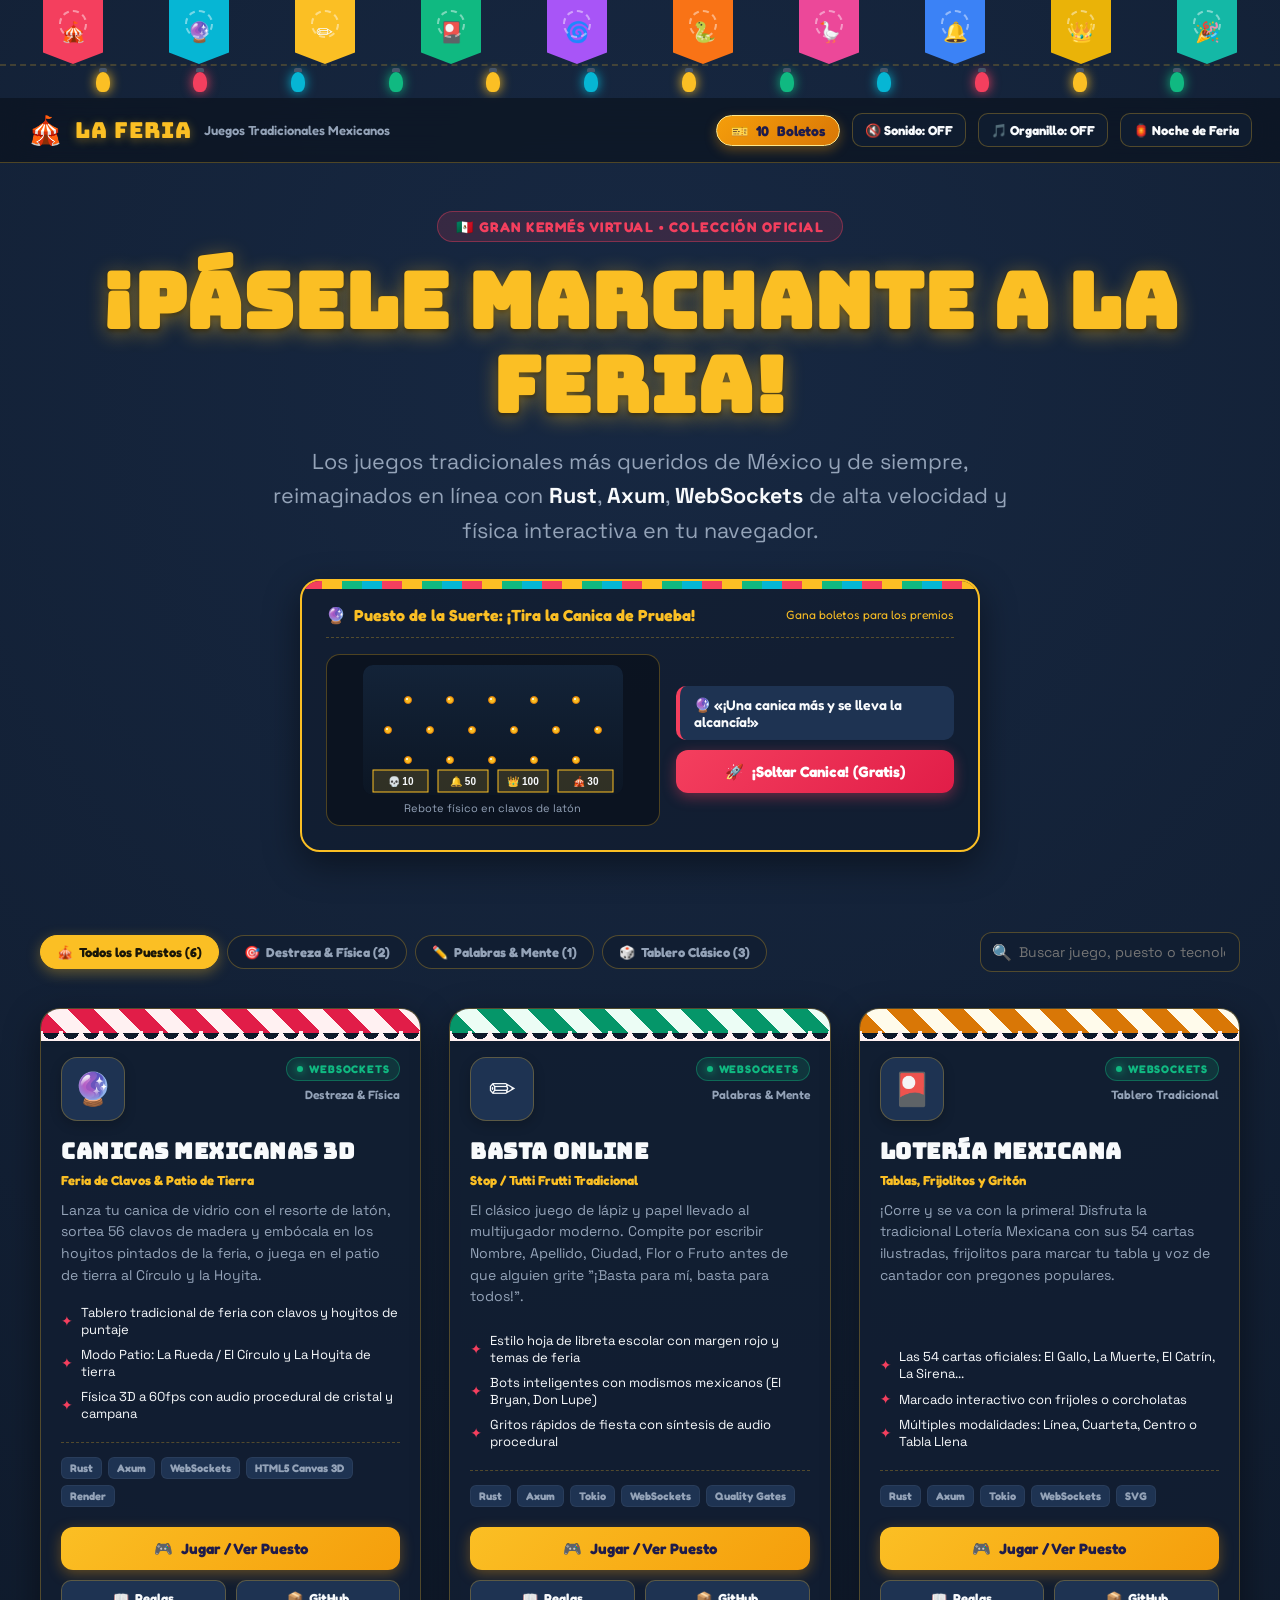
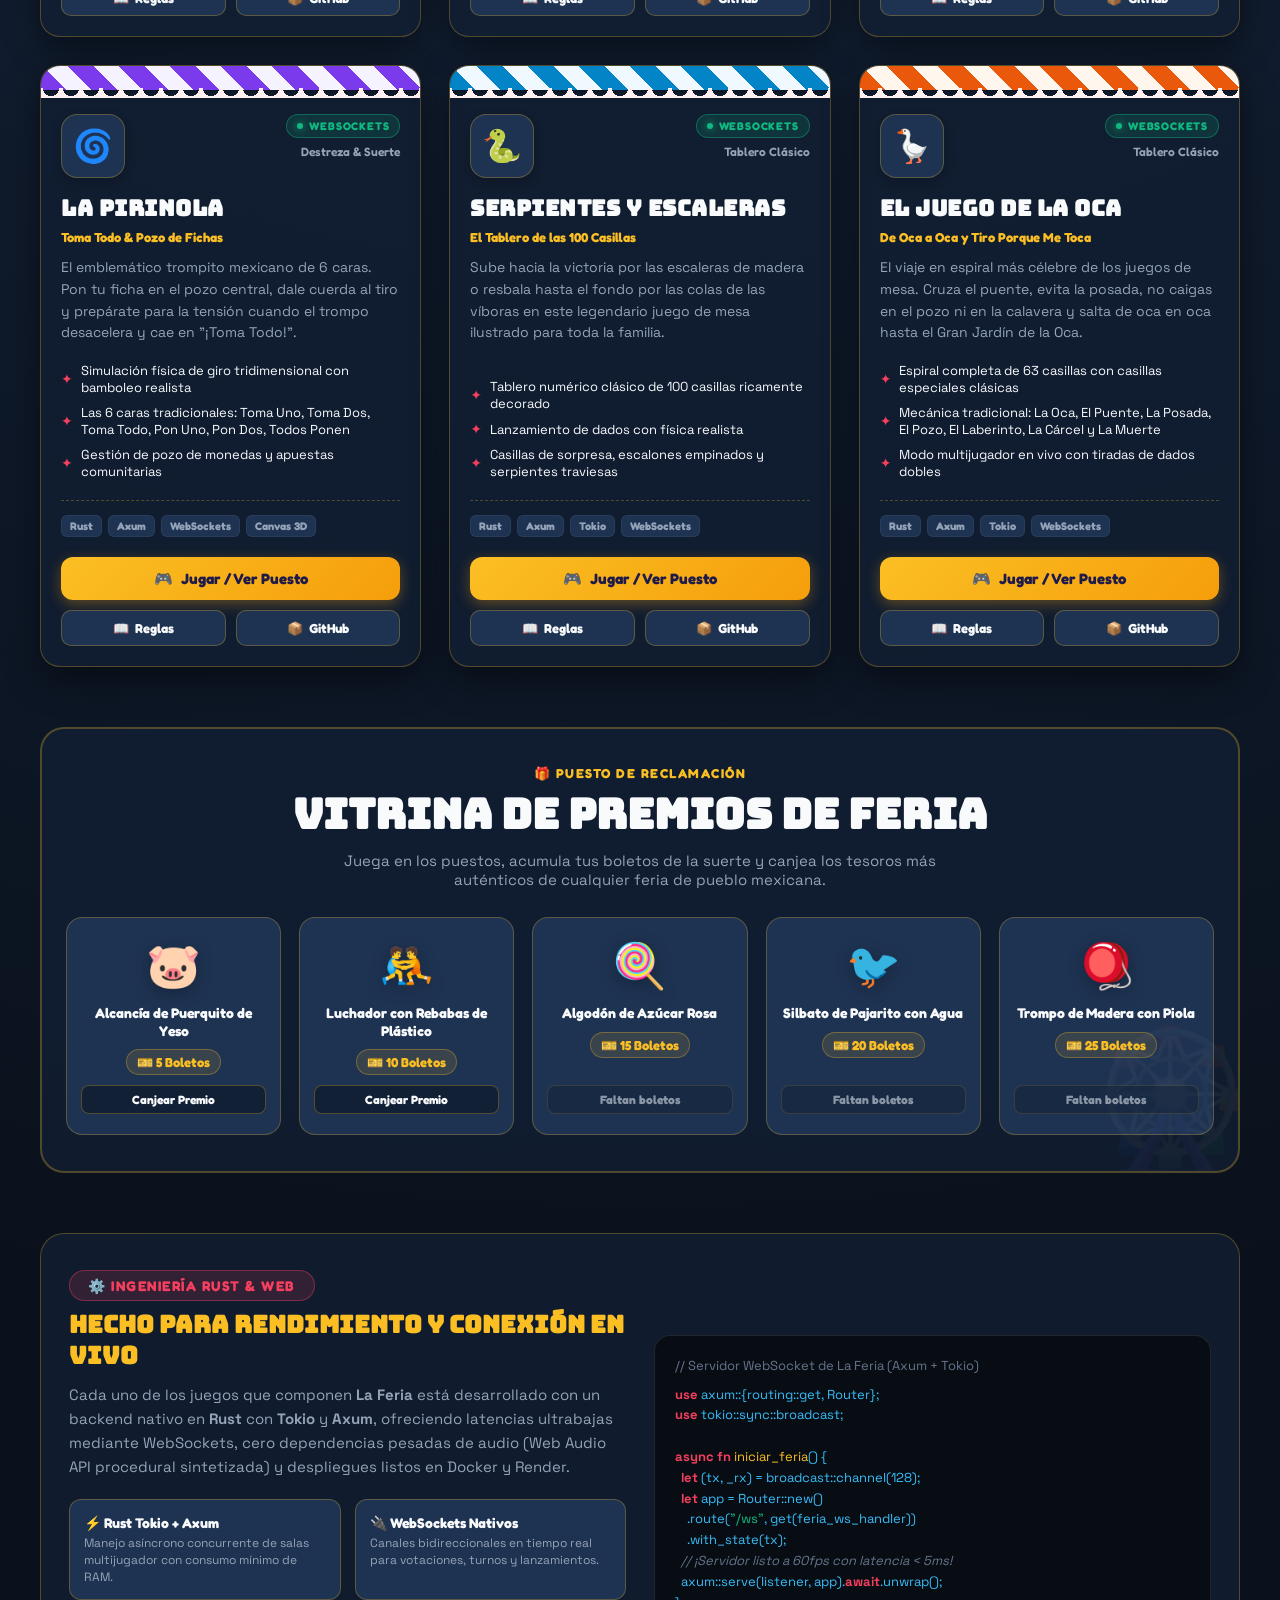
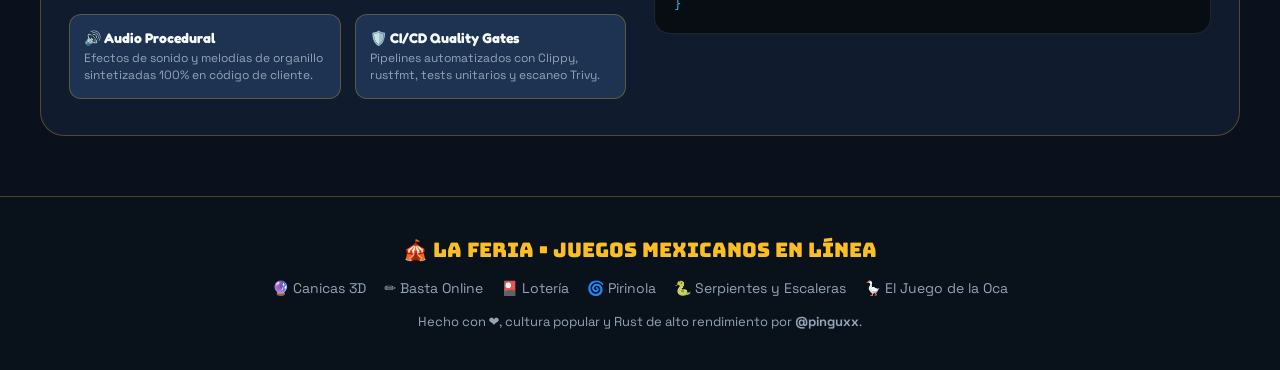
==== index.html @ bf5402b8 "feat: initial commit for La Feria - Juegos Tradicionales Mexicanos Online landing page" ====
<!DOCTYPE html>
<html lang="es" data-theme="noche">
<head>
  <meta charset="UTF-8" />
  <meta name="viewport" content="width=device-width, initial-scale=1.0, maximum-scale=5.0" />
  <meta name="theme-color" content="#0a111c" />
  <meta name="description" content="🎪 La Feria • Colección de juegos tradicionales mexicanos multijugador en línea en Rust y WebSockets: Canicas 3D, Basta Online, Lotería Mexicana, Pirinola, Serpientes y Escaleras y El Juego de la Oca." />
  <title>🎪 La Feria • Juegos Tradicionales Mexicanos Online</title>

  <link rel="preconnect" href="https://fonts.googleapis.com" />
  <link rel="preconnect" href="https://fonts.gstatic.com" crossorigin />
  <link href="https://fonts.googleapis.com/css2?family=Bungee&family=Fredoka:wght@400;500;600;700;800&family=Space+Grotesk:wght@400;500;700&display=swap" rel="stylesheet" />
  <link rel="stylesheet" href="styles.css" />
</head>
<body>

  <!-- Festive Papel Picado Garland -->
  <div class="papel-garland" aria-hidden="true">
    <div class="papel-flag">🎪</div>
    <div class="papel-flag">🔮</div>
    <div class="papel-flag">✏️</div>
    <div class="papel-flag">🎴</div>
    <div class="papel-flag">🌀</div>
    <div class="papel-flag">🐍</div>
    <div class="papel-flag">🪿</div>
    <div class="papel-flag">🔔</div>
    <div class="papel-flag">👑</div>
    <div class="papel-flag">🎉</div>
  </div>

  <!-- Fairground String Lights -->
  <div class="lights-string" aria-hidden="true">
    <div class="light-bulb"></div>
    <div class="light-bulb"></div>
    <div class="light-bulb"></div>
    <div class="light-bulb"></div>
    <div class="light-bulb"></div>
    <div class="light-bulb"></div>
    <div class="light-bulb"></div>
    <div class="light-bulb"></div>
    <div class="light-bulb"></div>
    <div class="light-bulb"></div>
    <div class="light-bulb"></div>
    <div class="light-bulb"></div>
  </div>

  <!-- Navigation Bar -->
  <header class="top-nav">
    <a href="#" class="nav-brand">
      <span class="nav-logo-icon">🎪</span>
      <span class="nav-brand-text">LA FERIA</span>
      <span class="nav-tagline">Juegos Tradicionales Mexicanos</span>
    </a>

    <div class="nav-controls">
      <div class="ticket-badge" id="navTickets" title="Tus boletos ganados en la feria">
        🎫 <span id="ticketCount">10</span> Boletos
      </div>
      <button class="btn-control" id="btnAudioToggle" title="Activar/Desactivar efectos de sonido">
        🔇 Sonido: OFF
      </button>
      <button class="btn-control" id="btnMusicToggle" title="Tocar música de organillo de feria">
        🎵 Organillo: OFF
      </button>
      <button class="btn-control" id="btnThemeToggle" title="Cambiar tema visual">
        🏮 Noche de Feria
      </button>
    </div>
  </header>

  <!-- Main Content Container -->
  <main class="container">

    <!-- Hero Section -->
    <section class="hero">
      <div class="hero-tag">🇲🇽 Gran Kermés Virtual • Colección Oficial</div>
      <h1 class="hero-title">¡PÁSELE MARCHANTE A LA FERIA!</h1>
      <p class="hero-subtitle">
        Los juegos tradicionales más queridos de México y de siempre, reimaginados en línea con <strong>Rust</strong>, <strong>Axum</strong>, <strong>WebSockets</strong> de alta velocidad y física interactiva en tu navegador.
      </p>

      <!-- Interactive Mini-Booth Widget -->
      <div class="hero-mini-booth">
        <div class="mini-booth-header">
          <div class="mini-booth-title">
            <span>🔮</span> Puesto de la Suerte: ¡Tira la Canica de Prueba!
          </div>
          <div style="font-family: var(--font-accent); font-size: 12px; color: var(--accent-gold);">
            Gana boletos para los premios
          </div>
        </div>

        <div class="mini-booth-content">
          <div class="mini-canvas-container">
            <canvas id="miniFeriaCanvas" width="260" height="130"></canvas>
            <div style="font-size: 11px; color: var(--text-muted); margin-top: 6px;">
              Rebote físico en clavos de latón
            </div>
          </div>

          <div class="mini-booth-actions">
            <div class="mini-booth-phrase" id="miniBoothPhrase">
              🎪 «¡Pásele marchante, pásele a probar suerte!»
            </div>
            <button class="btn-launch-mini" id="btnLaunchMini">
              <span>🚀</span> ¡Soltar Canica! (Gratis)
            </button>
          </div>
        </div>
      </div>
    </section>

    <!-- Filters & Search Section -->
    <section class="filter-section" aria-label="Filtros de juegos">
      <div class="filter-pills">
        <button class="filter-btn active" data-filter="all">
          <span>🎪</span> Todos los Puestos (6)
        </button>
        <button class="filter-btn" data-filter="destreza">
          <span>🎯</span> Destreza & Física (2)
        </button>
        <button class="filter-btn" data-filter="palabras">
          <span>✏️</span> Palabras & Mente (1)
        </button>
        <button class="filter-btn" data-filter="tablero">
          <span>🎲</span> Tablero Clásico (3)
        </button>
      </div>

      <div class="search-box">
        <span class="search-icon">🔍</span>
        <input type="text" id="searchInput" class="search-input" placeholder="Buscar juego, puesto o tecnología..." />
      </div>
    </section>

    <!-- Booths Grid (The 6 Games) -->
    <section id="boothsGrid" class="booths-grid" aria-label="Catálogo de juegos de la feria">
      <!-- Injected by app.js -->
    </section>

    <!-- Prizes Showcase (Vitrina de Premios de la Feria) -->
    <section class="prizes-section" aria-label="Vitrina de premios">
      <div class="section-header">
        <div class="section-tag">🎁 Puesto de Reclamación</div>
        <h2 class="section-title">VITRINA DE PREMIOS DE FERIA</h2>
        <p class="section-desc">
          Juega en los puestos, acumula tus boletos de la suerte y canjea los tesoros más auténticos de cualquier feria de pueblo mexicana.
        </p>
      </div>

      <div id="prizesGrid" class="prizes-grid">
        <!-- Injected by app.js -->
      </div>
    </section>

    <!-- Architecture & Open Source Showcase -->
    <section class="architecture-section" aria-label="Arquitectura de software">
      <div class="arch-info">
        <div class="hero-tag" style="margin-bottom: 8px;">⚙️ Ingeniería Rust & Web</div>
        <h3>Hecho para Rendimiento y Conexión en Vivo</h3>
        <p>
          Cada uno de los juegos que componen <strong>La Feria</strong> está desarrollado con un backend nativo en <strong>Rust</strong> con <strong>Tokio</strong> y <strong>Axum</strong>, ofreciendo latencias ultrabajas mediante WebSockets, cero dependencias pesadas de audio (Web Audio API procedural sintetizada) y despliegues listos en Docker y Render.
        </p>
        <div class="arch-highlights">
          <div class="arch-item">
            <div class="arch-item-title">⚡ Rust Tokio + Axum</div>
            <div class="arch-item-desc">Manejo asíncrono concurrente de salas multijugador con consumo mínimo de RAM.</div>
          </div>
          <div class="arch-item">
            <div class="arch-item-title">🔌 WebSockets Nativos</div>
            <div class="arch-item-desc">Canales bidireccionales en tiempo real para votaciones, turnos y lanzamientos.</div>
          </div>
          <div class="arch-item">
            <div class="arch-item-title">🔊 Audio Procedural</div>
            <div class="arch-item-desc">Efectos de sonido y melodías de organillo sintetizadas 100% en código de cliente.</div>
          </div>
          <div class="arch-item">
            <div class="arch-item-title">🛡️ CI/CD Quality Gates</div>
            <div class="arch-item-desc">Pipelines automatizados con Clippy, rustfmt, tests unitarios y escaneo Trivy.</div>
          </div>
        </div>
      </div>

      <div class="arch-code-preview">
        <div style="color: #64748b; margin-bottom: 8px;">// Servidor WebSocket de La Feria (Axum + Tokio)</div>
        <div><span class="code-keyword">use</span> axum::{routing::get, Router};</div>
        <div><span class="code-keyword">use</span> tokio::sync::broadcast;</div>
        <br />
        <div><span class="code-keyword">async fn</span> <span class="code-fn">iniciar_feria</span>() {</div>
        <div>&nbsp;&nbsp;<span class="code-keyword">let</span> (tx, _rx) = broadcast::channel(128);</div>
        <div>&nbsp;&nbsp;<span class="code-keyword">let</span> app = Router::new()</div>
        <div>&nbsp;&nbsp;&nbsp;&nbsp;.route(<span class="code-string">"/ws"</span>, get(feria_ws_handler))</div>
        <div>&nbsp;&nbsp;&nbsp;&nbsp;.with_state(tx);</div>
        <div>&nbsp;&nbsp;<span class="code-comment">// ¡Servidor listo a 60fps con latencia &lt; 5ms!</span></div>
        <div>&nbsp;&nbsp;axum::serve(listener, app).<span class="code-keyword">await</span>.unwrap();</div>
        <div>}</div>
      </div>
    </section>

  </main>

  <!-- Modal for Rules and Details -->
  <div class="modal-overlay" id="gameModalOverlay" role="dialog" aria-modal="true">
    <div class="modal-container">
      <button class="modal-close-btn" id="modalCloseBtn" aria-label="Cerrar ventana">✕</button>
      <div class="modal-content" id="modalContent">
        <!-- Injected dynamically -->
      </div>
    </div>
  </div>

  <!-- Footer -->
  <footer>
    <div class="footer-content">
      <div class="footer-brand">🎪 LA FERIA • JUEGOS MEXICANOS EN LÍNEA</div>
      <div class="footer-links">
        <a href="https://github.com/pinguxx/canicas" class="footer-link" target="_blank" rel="noopener noreferrer">🔮 Canicas 3D</a>
        <a href="https://github.com/pinguxx/basta" class="footer-link" target="_blank" rel="noopener noreferrer">✏️ Basta Online</a>
        <a href="https://github.com/pinguxx/loteria" class="footer-link" target="_blank" rel="noopener noreferrer">🎴 Lotería</a>
        <a href="https://github.com/pinguxx/pirinola" class="footer-link" target="_blank" rel="noopener noreferrer">🌀 Pirinola</a>
        <a href="https://github.com/pinguxx/shoots_ladders" class="footer-link" target="_blank" rel="noopener noreferrer">🐍 Serpientes y Escaleras</a>
        <a href="https://github.com/pinguxx/oca" class="footer-link" target="_blank" rel="noopener noreferrer">🪿 El Juego de la Oca</a>
      </div>
      <div class="footer-copy">
        Hecho con ❤️, cultura popular y Rust de alto rendimiento por <strong>@pinguxx</strong>.
      </div>
    </div>
  </footer>

  <script src="app.js"></script>
</body>
</html>
---- styles.css ----
/* ========================================================================== */
/* 🎪 LA FERIA • JUEGOS TRADICIONALES MEXICANOS • DESIGN SYSTEM               */
/* ========================================================================== */

@import url('https://fonts.googleapis.com/css2?family=Bungee&family=Fredoka:wght@400;500;600;700;800&family=Space+Grotesk:wght@400;500;700&display=swap');

:root,
html[data-theme="noche"] {
  --bg-main: #0a111c;
  --bg-gradient: radial-gradient(circle at 50% 10%, #172842 0%, #0a111c 80%);
  --bg-card: rgba(18, 30, 49, 0.88);
  --bg-card-hover: rgba(26, 43, 70, 0.95);
  --bg-elevated: #1e3352;
  --bg-booth-roof: repeating-linear-gradient(45deg, #e11d48, #e11d48 18px, #fff1f2 18px, #fff1f2 36px);
  --border-card: rgba(251, 191, 36, 0.28);
  --border-bright: #fbbf24;
  --text-main: #f8fafc;
  --text-muted: #94a3b8;
  --text-inverse: #0f172a;
  --accent-gold: #fbbf24;
  --accent-rose: #f43f5e;
  --accent-cyan: #06b6d4;
  --accent-green: #10b981;
  --accent-orange: #f97316;
  --accent-purple: #a855f7;
  --shadow-bulb: 0 0 16px rgba(251, 191, 36, 0.65);
  --shadow-card: 0 12px 36px rgba(0, 0, 0, 0.45);
  --shadow-card-hover: 0 20px 48px rgba(251, 191, 36, 0.25);
  --font-display: 'Bungee', cursive, sans-serif;
  --font-accent: 'Fredoka', sans-serif;
  --font-body: 'Space Grotesk', system-ui, -apple-system, sans-serif;
}

html[data-theme="dia"] {
  --bg-main: #fcf9f2;
  --bg-gradient: radial-gradient(circle at 50% 10%, #fff7ed 0%, #fcf9f2 80%);
  --bg-card: rgba(255, 255, 255, 0.94);
  --bg-card-hover: #ffffff;
  --bg-elevated: #f4ede0;
  --border-card: rgba(234, 88, 12, 0.25);
  --border-bright: #ea580c;
  --text-main: #1e293b;
  --text-muted: #64748b;
  --text-inverse: #f8fafc;
  --accent-gold: #d97706;
  --accent-rose: #e11d48;
  --accent-cyan: #0891b2;
  --accent-green: #059669;
  --accent-orange: #ea580c;
  --accent-purple: #9333ea;
  --shadow-bulb: 0 0 12px rgba(234, 88, 12, 0.4);
  --shadow-card: 0 10px 30px rgba(0, 0, 0, 0.08);
  --shadow-card-hover: 0 18px 40px rgba(234, 88, 12, 0.18);
}

html[data-theme="talavera"] {
  --bg-main: #061325;
  --bg-gradient: radial-gradient(circle at 50% 10%, #0d2850 0%, #061325 80%);
  --bg-card: rgba(10, 29, 58, 0.92);
  --bg-card-hover: rgba(16, 44, 86, 0.96);
  --bg-elevated: #163c72;
  --bg-booth-roof: repeating-linear-gradient(45deg, #1d4ed8, #1d4ed8 18px, #eff6ff 18px, #eff6ff 36px);
  --border-card: rgba(96, 165, 250, 0.35);
  --border-bright: #60a5fa;
  --text-main: #eff6ff;
  --text-muted: #93c5fd;
  --text-inverse: #0b192c;
  --accent-gold: #f59e0b;
  --accent-rose: #f43f5e;
  --accent-cyan: #38bdf8;
  --accent-green: #34d399;
  --accent-orange: #fb923c;
  --accent-purple: #c084fc;
  --shadow-bulb: 0 0 16px rgba(56, 189, 248, 0.6);
  --shadow-card: 0 12px 36px rgba(0, 0, 0, 0.55);
  --shadow-card-hover: 0 20px 48px rgba(56, 189, 248, 0.3);
}

/* Base Styles */
* {
  box-sizing: border-box;
  margin: 0;
  padding: 0;
}

body {
  background: var(--bg-main);
  background-image: var(--bg-gradient);
  color: var(--text-main);
  font-family: var(--font-body);
  min-height: 100vh;
  overflow-x: hidden;
  position: relative;
  transition: background 0.35s ease, color 0.35s ease;
}

/* Papel Picado Garland */
.papel-garland {
  display: flex;
  justify-content: space-around;
  width: 100%;
  overflow: hidden;
  position: relative;
  padding: 0 10px;
  background: transparent;
  z-index: 30;
  border-bottom: 2px dashed rgba(251, 191, 36, 0.2);
}

.papel-flag {
  width: 60px;
  height: 64px;
  clip-path: polygon(0 0, 100% 0, 100% 82%, 50% 100%, 0 82%);
  display: flex;
  align-items: center;
  justify-content: center;
  font-size: 20px;
  box-shadow: 0 4px 10px rgba(0, 0, 0, 0.25);
  transform-origin: top center;
  animation: papelSway 4s ease-in-out infinite alternate;
  position: relative;
}

.papel-flag::after {
  content: '';
  position: absolute;
  top: 10px;
  width: 24px;
  height: 24px;
  border: 2px dashed rgba(255, 255, 255, 0.45);
  border-radius: 50%;
}

.papel-flag:nth-child(1) { background: #f43f5e; animation-delay: 0.1s; }
.papel-flag:nth-child(2) { background: #06b6d4; animation-delay: 0.5s; }
.papel-flag:nth-child(3) { background: #fbbf24; animation-delay: 0.9s; }
.papel-flag:nth-child(4) { background: #10b981; animation-delay: 0.3s; }
.papel-flag:nth-child(5) { background: #a855f7; animation-delay: 0.7s; }
.papel-flag:nth-child(6) { background: #f97316; animation-delay: 0.2s; }
.papel-flag:nth-child(7) { background: #ec4899; animation-delay: 0.6s; }
.papel-flag:nth-child(8) { background: #3b82f6; animation-delay: 1.0s; }
.papel-flag:nth-child(9) { background: #eab308; animation-delay: 0.4s; }
.papel-flag:nth-child(10) { background: #14b8a6; animation-delay: 0.8s; }

@keyframes papelSway {
  0% { transform: rotate(-5deg); }
  50% { transform: rotate(4deg); }
  100% { transform: rotate(-3deg); }
}

/* Lightbulbs String */
.lights-string {
  display: flex;
  justify-content: space-evenly;
  padding: 6px 12px;
  position: relative;
  z-index: 25;
}

.light-bulb {
  width: 14px;
  height: 20px;
  border-radius: 50% 50% 40% 40%;
  position: relative;
  animation: bulbTwinkle 2.5s infinite alternate;
}

.light-bulb::before {
  content: '';
  position: absolute;
  top: -4px;
  left: 3px;
  width: 8px;
  height: 4px;
  background: #475569;
  border-radius: 2px 2px 0 0;
}

.light-bulb:nth-child(odd) {
  background: #fbbf24;
  box-shadow: 0 0 12px #fbbf24;
  animation-delay: 0.2s;
}

.light-bulb:nth-child(even) {
  background: #f43f5e;
  box-shadow: 0 0 12px #f43f5e;
  animation-delay: 0.8s;
}

.light-bulb:nth-child(3n) {
  background: #06b6d4;
  box-shadow: 0 0 12px #06b6d4;
  animation-delay: 1.4s;
}

.light-bulb:nth-child(4n) {
  background: #10b981;
  box-shadow: 0 0 12px #10b981;
  animation-delay: 0.5s;
}

@keyframes bulbTwinkle {
  0%, 100% { opacity: 0.95; filter: brightness(1.2); }
  50% { opacity: 0.65; filter: brightness(0.85); }
}

/* Top Navigation Bar */
.top-nav {
  display: flex;
  align-items: center;
  justify-content: space-between;
  padding: 14px 28px;
  background: rgba(10, 17, 28, 0.65);
  backdrop-filter: blur(14px);
  position: sticky;
  top: 0;
  z-index: 100;
  border-bottom: 1px solid var(--border-card);
}

.nav-brand {
  display: flex;
  align-items: center;
  gap: 12px;
  text-decoration: none;
  color: inherit;
}

.nav-logo-icon {
  font-size: 28px;
  animation: bounceLogo 3s ease infinite;
}

@keyframes bounceLogo {
  0%, 100% { transform: translateY(0); }
  50% { transform: translateY(-3px); }
}

.nav-brand-text {
  font-family: var(--font-display);
  font-size: 22px;
  letter-spacing: 1px;
  color: var(--accent-gold);
  text-shadow: 0 2px 10px rgba(251, 191, 36, 0.4);
}

.nav-tagline {
  font-family: var(--font-accent);
  font-size: 13px;
  font-weight: 600;
  color: var(--text-muted);
  display: none;
}

@media (min-width: 768px) {
  .nav-tagline { display: inline-block; }
}

.nav-controls {
  display: flex;
  align-items: center;
  gap: 12px;
}

/* Tickets Counter Badge */
.ticket-badge {
  display: inline-flex;
  align-items: center;
  gap: 8px;
  background: linear-gradient(135deg, #f59e0b, #d97706);
  color: #1e1b4b;
  font-family: var(--font-accent);
  font-weight: 800;
  font-size: 14px;
  padding: 6px 14px;
  border-radius: 9999px;
  box-shadow: 0 4px 12px rgba(245, 158, 11, 0.35);
  cursor: pointer;
  user-select: none;
  transition: transform 0.2s, box-shadow 0.2s;
  border: 1px solid #fde68a;
}

.ticket-badge:hover {
  transform: scale(1.05);
  box-shadow: 0 6px 16px rgba(245, 158, 11, 0.55);
}

.ticket-badge:active {
  transform: scale(0.96);
}

/* Sound and Theme Buttons */
.btn-control {
  background: var(--bg-card);
  border: 1px solid var(--border-card);
  color: var(--text-main);
  padding: 8px 12px;
  border-radius: 10px;
  cursor: pointer;
  display: flex;
  align-items: center;
  gap: 6px;
  font-family: var(--font-accent);
  font-size: 13px;
  font-weight: 700;
  transition: all 0.2s;
}

.btn-control:hover {
  background: var(--bg-elevated);
  border-color: var(--border-bright);
  color: var(--accent-gold);
}

/* Container */
.container {
  max-width: 1240px;
  margin: 0 auto;
  padding: 0 20px;
}

/* Hero Section */
.hero {
  padding: 48px 20px 40px;
  text-align: center;
  position: relative;
}

.hero-tag {
  display: inline-flex;
  align-items: center;
  gap: 8px;
  background: rgba(244, 63, 94, 0.15);
  border: 1px solid rgba(244, 63, 94, 0.4);
  color: var(--accent-rose);
  font-family: var(--font-accent);
  font-weight: 700;
  font-size: 14px;
  text-transform: uppercase;
  letter-spacing: 1.5px;
  padding: 6px 18px;
  border-radius: 999px;
  margin-bottom: 18px;
}

.hero-title {
  font-family: var(--font-display);
  font-size: clamp(2.4rem, 6vw, 4.8rem);
  line-height: 1.1;
  color: var(--accent-gold);
  text-shadow: 0 4px 20px rgba(251, 191, 36, 0.45), 0 2px 4px rgba(0,0,0,0.8);
  margin-bottom: 16px;
  letter-spacing: 1px;
}

.hero-subtitle {
  font-size: clamp(1.05rem, 2vw, 1.35rem);
  color: var(--text-muted);
  max-width: 760px;
  margin: 0 auto 30px;
  line-height: 1.6;
}

.hero-subtitle strong {
  color: var(--text-main);
}

/* Quick Action / Mini-Booth Hero Widget */
.hero-mini-booth {
  background: var(--bg-card);
  border: 2px solid var(--border-bright);
  border-radius: 20px;
  max-width: 680px;
  margin: 0 auto 40px;
  padding: 24px;
  box-shadow: var(--shadow-card);
  position: relative;
  overflow: hidden;
}

.hero-mini-booth::before {
  content: '';
  position: absolute;
  top: 0;
  left: 0;
  right: 0;
  height: 8px;
  background: repeating-linear-gradient(90deg, #f43f5e, #f43f5e 20px, #fbbf24 20px, #fbbf24 40px, #10b981 40px, #10b981 60px, #06b6d4 60px, #06b6d4 80px);
}

.mini-booth-header {
  display: flex;
  align-items: center;
  justify-content: space-between;
  margin-bottom: 16px;
  padding-bottom: 12px;
  border-bottom: 1px dashed var(--border-card);
}

.mini-booth-title {
  font-family: var(--font-accent);
  font-size: 16px;
  font-weight: 800;
  color: var(--accent-gold);
  display: flex;
  align-items: center;
  gap: 8px;
}

.mini-booth-content {
  display: grid;
  grid-template-columns: 1fr;
  gap: 16px;
  align-items: center;
}

@media (min-width: 640px) {
  .mini-booth-content {
    grid-template-columns: 1.2fr 1fr;
  }
}

.mini-canvas-container {
  background: rgba(0, 0, 0, 0.35);
  border-radius: 14px;
  padding: 10px;
  border: 1px solid var(--border-card);
  position: relative;
  display: flex;
  flex-direction: column;
  align-items: center;
}

#miniFeriaCanvas {
  background: #0f172a;
  border-radius: 10px;
  box-shadow: inset 0 2px 8px rgba(0, 0, 0, 0.6);
  width: 100%;
  max-width: 260px;
  height: 130px;
}

.mini-booth-actions {
  display: flex;
  flex-direction: column;
  gap: 10px;
  text-align: left;
}

.mini-booth-phrase {
  font-family: var(--font-accent);
  font-size: 14px;
  font-weight: 600;
  color: var(--text-main);
  background: var(--bg-elevated);
  padding: 10px 14px;
  border-radius: 10px;
  border-left: 4px solid var(--accent-rose);
  min-height: 44px;
  display: flex;
  align-items: center;
}

.btn-launch-mini {
  background: linear-gradient(135deg, #f43f5e, #e11d48);
  color: #ffffff;
  font-family: var(--font-accent);
  font-weight: 800;
  font-size: 15px;
  padding: 12px 20px;
  border: none;
  border-radius: 12px;
  cursor: pointer;
  display: flex;
  align-items: center;
  justify-content: center;
  gap: 8px;
  box-shadow: 0 4px 14px rgba(244, 63, 94, 0.4);
  transition: all 0.2s;
}

.btn-launch-mini:hover {
  transform: translateY(-2px);
  box-shadow: 0 6px 20px rgba(244, 63, 94, 0.6);
}

.btn-launch-mini:active {
  transform: translateY(1px);
}

/* Category Filters & Search */
.filter-section {
  margin-bottom: 36px;
  display: flex;
  flex-direction: column;
  gap: 16px;
}

@media (min-width: 768px) {
  .filter-section {
    flex-direction: row;
    align-items: center;
    justify-content: space-between;
  }
}

.filter-pills {
  display: flex;
  flex-wrap: wrap;
  gap: 8px;
}

.filter-btn {
  background: var(--bg-card);
  border: 1px solid var(--border-card);
  color: var(--text-muted);
  font-family: var(--font-accent);
  font-size: 13px;
  font-weight: 700;
  padding: 8px 16px;
  border-radius: 999px;
  cursor: pointer;
  transition: all 0.2s;
  display: flex;
  align-items: center;
  gap: 6px;
}

.filter-btn:hover {
  color: var(--text-main);
  border-color: var(--border-bright);
}

.filter-btn.active {
  background: var(--accent-gold);
  border-color: var(--accent-gold);
  color: #1a1608;
  box-shadow: 0 4px 14px rgba(251, 191, 36, 0.35);
}

.search-box {
  position: relative;
  min-width: 260px;
}

.search-input {
  width: 100%;
  background: var(--bg-card);
  border: 1px solid var(--border-card);
  border-radius: 12px;
  padding: 10px 14px 10px 38px;
  color: var(--text-main);
  font-family: var(--font-body);
  font-size: 14px;
  outline: none;
  transition: border-color 0.2s, box-shadow 0.2s;
}

.search-input:focus {
  border-color: var(--accent-gold);
  box-shadow: 0 0 0 3px rgba(251, 191, 36, 0.2);
}

.search-icon {
  position: absolute;
  left: 12px;
  top: 50%;
  transform: translateY(-50%);
  color: var(--text-muted);
  font-size: 16px;
  pointer-events: none;
}

/* Booths / Games Grid */
.booths-grid {
  display: grid;
  grid-template-columns: repeat(auto-fit, minmax(320px, 1fr));
  gap: 28px;
  margin-bottom: 60px;
}

/* Single Game Booth Card */
.booth-card {
  background: var(--bg-card);
  border: 1px solid var(--border-card);
  border-radius: 20px;
  overflow: hidden;
  box-shadow: var(--shadow-card);
  transition: transform 0.3s cubic-bezier(0.34, 1.56, 0.64, 1), box-shadow 0.3s ease, border-color 0.3s ease;
  display: flex;
  flex-direction: column;
  position: relative;
}

.booth-card:hover {
  transform: translateY(-8px);
  border-color: var(--border-bright);
  box-shadow: var(--shadow-card-hover);
}

/* Booth Roof / Awning (Toldo de Feria) */
.booth-roof {
  height: 24px;
  width: 100%;
  background: var(--bg-booth-roof);
  position: relative;
  box-shadow: 0 4px 10px rgba(0, 0, 0, 0.25);
}

.booth-roof-valance {
  position: absolute;
  bottom: -8px;
  left: 0;
  right: 0;
  height: 10px;
  background-image: radial-gradient(circle at 10px 0, transparent 8px, #fff1f2 8px);
  background-size: 20px 10px;
  background-repeat: repeat-x;
}

.booth-card:nth-child(2) .booth-roof {
  background: repeating-linear-gradient(45deg, #059669, #059669 18px, #ecfdf5 18px, #ecfdf5 36px);
}
.booth-card:nth-child(3) .booth-roof {
  background: repeating-linear-gradient(45deg, #d97706, #d97706 18px, #fffbeb 18px, #fffbeb 36px);
}
.booth-card:nth-child(4) .booth-roof {
  background: repeating-linear-gradient(45deg, #7c3aed, #7c3aed 18px, #f5f3ff 18px, #f5f3ff 36px);
}
.booth-card:nth-child(5) .booth-roof {
  background: repeating-linear-gradient(45deg, #0284c7, #0284c7 18px, #f0f9ff 18px, #f0f9ff 36px);
}
.booth-card:nth-child(6) .booth-roof {
  background: repeating-linear-gradient(45deg, #ea580c, #ea580c 18px, #fff7ed 18px, #fff7ed 36px);
}

/* Card Visual Header */
.booth-header {
  padding: 24px 20px 16px;
  display: flex;
  align-items: flex-start;
  justify-content: space-between;
  gap: 12px;
}

.booth-icon-box {
  width: 64px;
  height: 64px;
  border-radius: 16px;
  display: flex;
  align-items: center;
  justify-content: center;
  font-size: 32px;
  background: var(--bg-elevated);
  border: 1px solid var(--border-card);
  box-shadow: 0 4px 12px rgba(0, 0, 0, 0.2);
  flex-shrink: 0;
  transition: transform 0.25s ease;
}

.booth-card:hover .booth-icon-box {
  transform: scale(1.1) rotate(-4deg);
}

.booth-badges {
  display: flex;
  flex-direction: column;
  align-items: flex-end;
  gap: 6px;
}

.badge-live {
  display: inline-flex;
  align-items: center;
  gap: 6px;
  background: rgba(16, 185, 129, 0.15);
  border: 1px solid rgba(16, 185, 129, 0.4);
  color: var(--accent-green);
  font-family: var(--font-accent);
  font-size: 11px;
  font-weight: 800;
  text-transform: uppercase;
  letter-spacing: 0.8px;
  padding: 4px 10px;
  border-radius: 999px;
}

.badge-live::before {
  content: '';
  width: 6px;
  height: 6px;
  border-radius: 50%;
  background: var(--accent-green);
  box-shadow: 0 0 8px var(--accent-green);
  animation: pulseDot 1.8s infinite;
}

@keyframes pulseDot {
  0%, 100% { opacity: 1; transform: scale(1); }
  50% { opacity: 0.4; transform: scale(0.8); }
}

.badge-players {
  font-family: var(--font-accent);
  font-size: 12px;
  font-weight: 600;
  color: var(--text-muted);
}

/* Card Body */
.booth-body {
  padding: 0 20px 20px;
  flex: 1;
  display: flex;
  flex-direction: column;
}

.booth-title {
  font-family: var(--font-display);
  font-size: 22px;
  color: var(--text-main);
  margin-bottom: 6px;
  letter-spacing: 0.5px;
}

.booth-subtitle {
  font-family: var(--font-accent);
  font-size: 13px;
  font-weight: 700;
  color: var(--accent-gold);
  margin-bottom: 12px;
}

.booth-desc {
  font-size: 14px;
  color: var(--text-muted);
  line-height: 1.55;
  margin-bottom: 18px;
  flex: 1;
}

/* Feature Bullets */
.booth-features {
  list-style: none;
  margin-bottom: 20px;
  display: flex;
  flex-direction: column;
  gap: 8px;
}

.booth-features li {
  font-size: 13px;
  color: var(--text-main);
  display: flex;
  align-items: center;
  gap: 8px;
}

.booth-features li span {
  color: var(--accent-rose);
  font-size: 14px;
}

/* Tech Pills */
.booth-tech {
  display: flex;
  flex-wrap: wrap;
  gap: 6px;
  margin-bottom: 20px;
  padding-top: 14px;
  border-top: 1px dashed var(--border-card);
}

.tech-tag {
  background: var(--bg-elevated);
  color: var(--text-muted);
  font-family: var(--font-accent);
  font-size: 11px;
  font-weight: 700;
  padding: 3px 8px;
  border-radius: 6px;
  border: 1px solid rgba(255, 255, 255, 0.05);
}

/* Card Actions */
.booth-actions {
  display: grid;
  grid-template-columns: 1fr 1fr;
  gap: 10px;
}

.btn-primary-play {
  grid-column: span 2;
  background: linear-gradient(135deg, #fbbf24, #f59e0b);
  color: #1e1b4b;
  font-family: var(--font-accent);
  font-size: 15px;
  font-weight: 800;
  text-decoration: none;
  padding: 12px 16px;
  border-radius: 12px;
  text-align: center;
  display: flex;
  align-items: center;
  justify-content: center;
  gap: 8px;
  box-shadow: 0 4px 14px rgba(245, 158, 11, 0.35);
  transition: all 0.2s;
  cursor: pointer;
  border: none;
}

.btn-primary-play:hover {
  transform: translateY(-2px);
  box-shadow: 0 6px 20px rgba(245, 158, 11, 0.55);
}

.btn-secondary {
  background: var(--bg-elevated);
  border: 1px solid var(--border-card);
  color: var(--text-main);
  font-family: var(--font-accent);
  font-size: 13px;
  font-weight: 700;
  text-decoration: none;
  padding: 9px 12px;
  border-radius: 10px;
  text-align: center;
  display: flex;
  align-items: center;
  justify-content: center;
  gap: 6px;
  transition: all 0.2s;
  cursor: pointer;
}

.btn-secondary:hover {
  border-color: var(--border-bright);
  color: var(--accent-gold);
}

/* Prizes Showcase / Vitrina de Premios */
.prizes-section {
  background: var(--bg-card);
  border: 2px solid var(--border-card);
  border-radius: 24px;
  padding: 36px 24px;
  margin-bottom: 60px;
  position: relative;
  overflow: hidden;
}

.prizes-section::before {
  content: '🎡';
  position: absolute;
  right: -20px;
  bottom: -20px;
  font-size: 140px;
  opacity: 0.05;
  pointer-events: none;
}

.section-header {
  text-align: center;
  margin-bottom: 28px;
}

.section-tag {
  font-family: var(--font-accent);
  font-size: 13px;
  font-weight: 800;
  color: var(--accent-gold);
  text-transform: uppercase;
  letter-spacing: 1.5px;
  margin-bottom: 6px;
}

.section-title {
  font-family: var(--font-display);
  font-size: clamp(1.8rem, 4vw, 2.6rem);
  color: var(--text-main);
  margin-bottom: 10px;
}

.section-desc {
  font-size: 15px;
  color: var(--text-muted);
  max-width: 600px;
  margin: 0 auto;
}

.prizes-grid {
  display: grid;
  grid-template-columns: repeat(auto-fit, minmax(190px, 1fr));
  gap: 18px;
}

.prize-card {
  background: var(--bg-elevated);
  border: 1px solid var(--border-card);
  border-radius: 16px;
  padding: 20px 14px;
  text-align: center;
  display: flex;
  flex-direction: column;
  align-items: center;
  gap: 10px;
  transition: transform 0.2s, border-color 0.2s;
}

.prize-card:hover {
  transform: translateY(-4px);
  border-color: var(--accent-gold);
}

.prize-icon {
  font-size: 44px;
  filter: drop-shadow(0 4px 8px rgba(0,0,0,0.3));
}

.prize-name {
  font-family: var(--font-accent);
  font-size: 14px;
  font-weight: 800;
  color: var(--text-main);
  line-height: 1.25;
}

.prize-cost {
  font-family: var(--font-accent);
  font-size: 13px;
  font-weight: 700;
  color: var(--accent-gold);
  background: rgba(251, 191, 36, 0.12);
  padding: 4px 10px;
  border-radius: 999px;
  border: 1px solid rgba(251, 191, 36, 0.3);
}

.btn-redeem {
  margin-top: auto;
  width: 100%;
  background: var(--bg-card);
  border: 1px solid var(--border-card);
  color: var(--text-main);
  font-family: var(--font-accent);
  font-size: 12px;
  font-weight: 700;
  padding: 6px 10px;
  border-radius: 8px;
  cursor: pointer;
  transition: all 0.2s;
}

.btn-redeem:hover:not(:disabled) {
  background: var(--accent-rose);
  border-color: var(--accent-rose);
  color: #ffffff;
}

.btn-redeem:disabled {
  opacity: 0.5;
  cursor: not-allowed;
}

/* Architecture Showcase */
.architecture-section {
  display: grid;
  grid-template-columns: 1fr;
  gap: 28px;
  background: var(--bg-card);
  border: 1px solid var(--border-card);
  border-radius: 24px;
  padding: 36px 28px;
  margin-bottom: 60px;
}

@media (min-width: 768px) {
  .architecture-section {
    grid-template-columns: 1fr 1fr;
    align-items: center;
  }
}

.arch-info h3 {
  font-family: var(--font-display);
  font-size: 24px;
  color: var(--accent-gold);
  margin-bottom: 12px;
}

.arch-info p {
  color: var(--text-muted);
  font-size: 15px;
  line-height: 1.6;
  margin-bottom: 20px;
}

.arch-highlights {
  display: grid;
  grid-template-columns: 1fr 1fr;
  gap: 14px;
}

.arch-item {
  background: var(--bg-elevated);
  border: 1px solid var(--border-card);
  border-radius: 12px;
  padding: 14px;
}

.arch-item-title {
  font-family: var(--font-accent);
  font-weight: 800;
  font-size: 14px;
  color: var(--text-main);
  margin-bottom: 4px;
  display: flex;
  align-items: center;
  gap: 6px;
}

.arch-item-desc {
  font-size: 12px;
  color: var(--text-muted);
  line-height: 1.4;
}

.arch-code-preview {
  background: #080d14;
  border: 1px solid rgba(255, 255, 255, 0.1);
  border-radius: 16px;
  padding: 20px;
  font-family: 'Space Grotesk', monospace;
  font-size: 13px;
  line-height: 1.6;
  color: #38bdf8;
  overflow-x: auto;
}

.code-keyword { color: #f43f5e; font-weight: 700; }
.code-fn { color: #fbbf24; }
.code-string { color: #10b981; }
.code-comment { color: #64748b; font-style: italic; }

/* Modal */
.modal-overlay {
  position: fixed;
  inset: 0;
  background: rgba(0, 0, 0, 0.75);
  backdrop-filter: blur(8px);
  z-index: 999;
  display: none;
  align-items: center;
  justify-content: center;
  padding: 20px;
}

.modal-overlay.active {
  display: flex;
}

.modal-container {
  background: var(--bg-card);
  border: 2px solid var(--border-bright);
  border-radius: 24px;
  width: 100%;
  max-width: 620px;
  max-height: 90vh;
  overflow-y: auto;
  box-shadow: 0 24px 60px rgba(0, 0, 0, 0.6);
  position: relative;
  animation: modalPop 0.3s cubic-bezier(0.34, 1.56, 0.64, 1);
}

@keyframes modalPop {
  0% { transform: scale(0.92); opacity: 0; }
  100% { transform: scale(1); opacity: 1; }
}

.modal-close-btn {
  position: absolute;
  top: 18px;
  right: 18px;
  background: var(--bg-elevated);
  border: 1px solid var(--border-card);
  color: var(--text-muted);
  width: 36px;
  height: 36px;
  border-radius: 50%;
  display: flex;
  align-items: center;
  justify-content: center;
  cursor: pointer;
  font-size: 18px;
  transition: all 0.2s;
  z-index: 10;
}

.modal-close-btn:hover {
  background: var(--accent-rose);
  color: #ffffff;
}

.modal-content {
  padding: 28px;
}

/* Footer */
footer {
  border-top: 1px solid var(--border-card);
  padding: 40px 20px;
  text-align: center;
  background: rgba(10, 17, 28, 0.85);
  margin-top: 40px;
}

.footer-content {
  max-width: 800px;
  margin: 0 auto;
  display: flex;
  flex-direction: column;
  gap: 16px;
  align-items: center;
}

.footer-brand {
  font-family: var(--font-display);
  font-size: 20px;
  color: var(--accent-gold);
}

.footer-links {
  display: flex;
  flex-wrap: wrap;
  gap: 18px;
  justify-content: center;
}

.footer-link {
  color: var(--text-muted);
  text-decoration: none;
  font-size: 14px;
  transition: color 0.2s;
}

.footer-link:hover {
  color: var(--accent-gold);
}

.footer-copy {
  font-size: 13px;
  color: var(--text-muted);
}
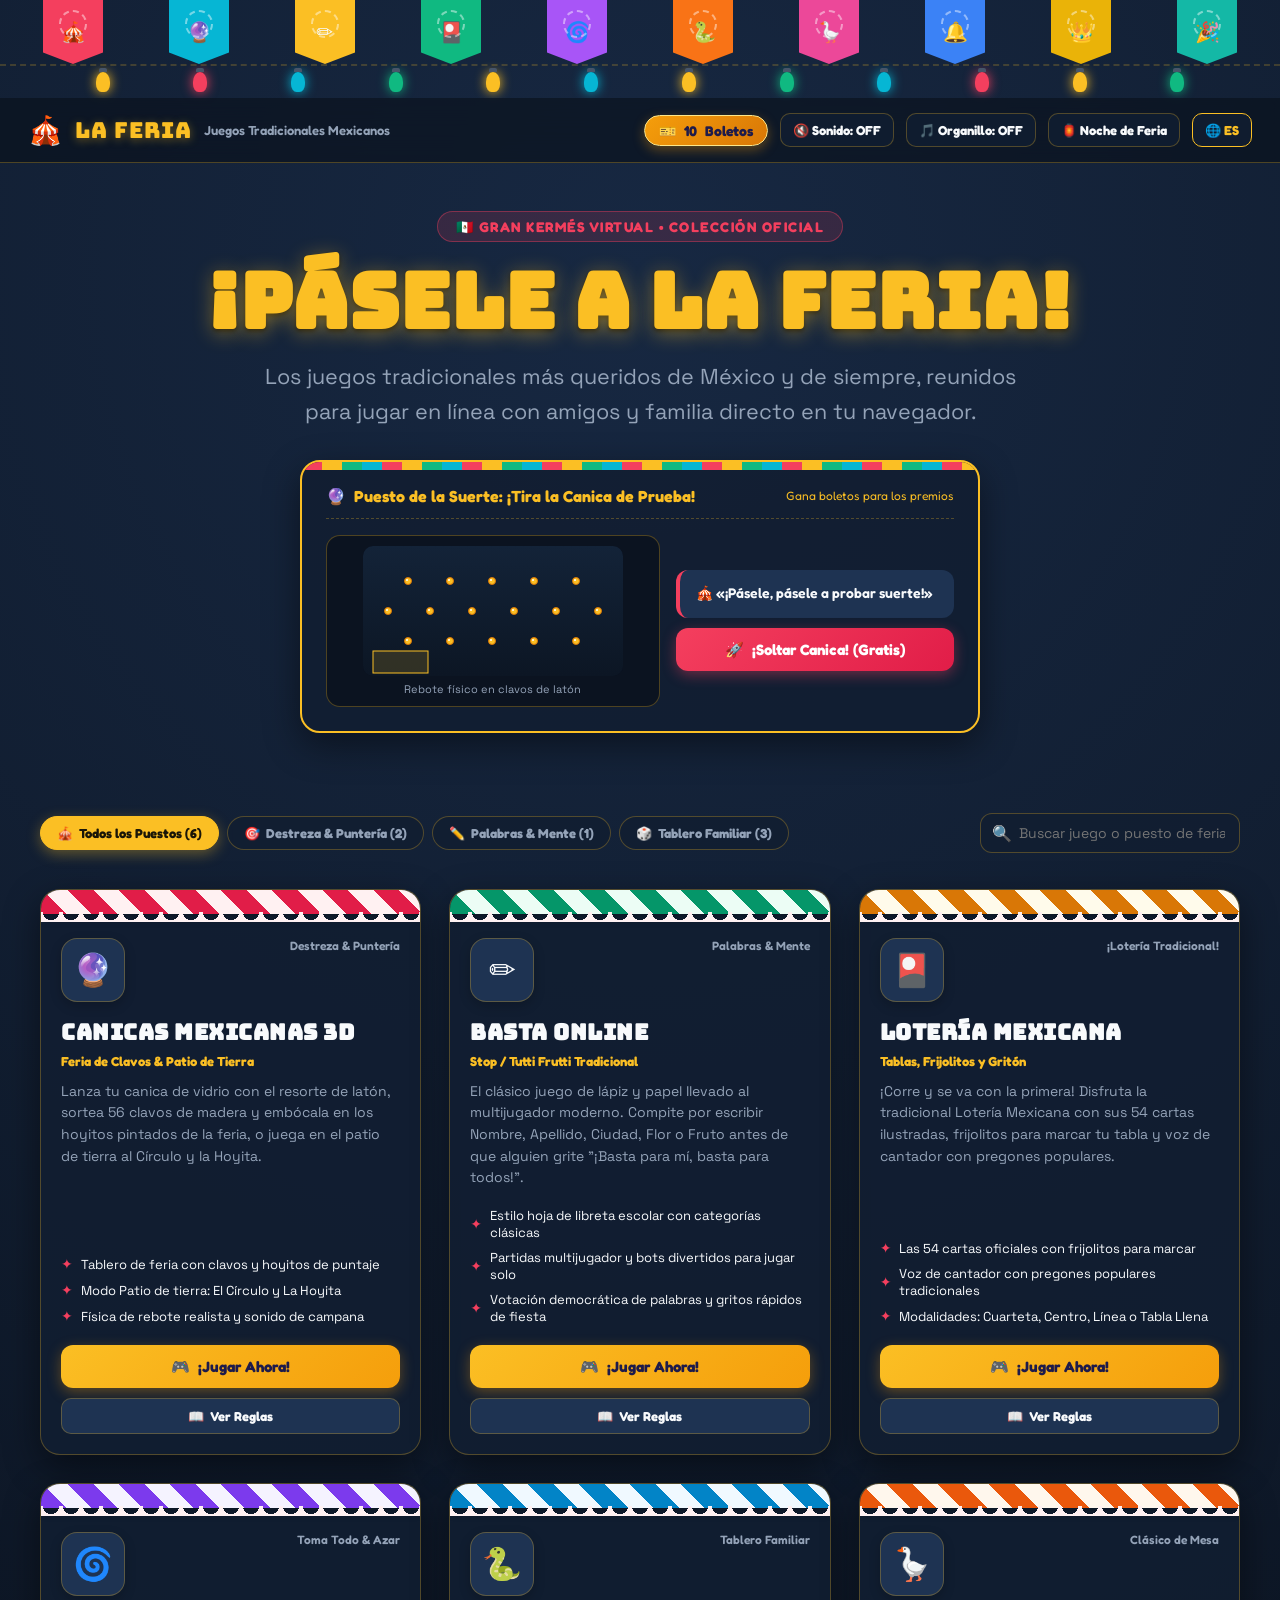
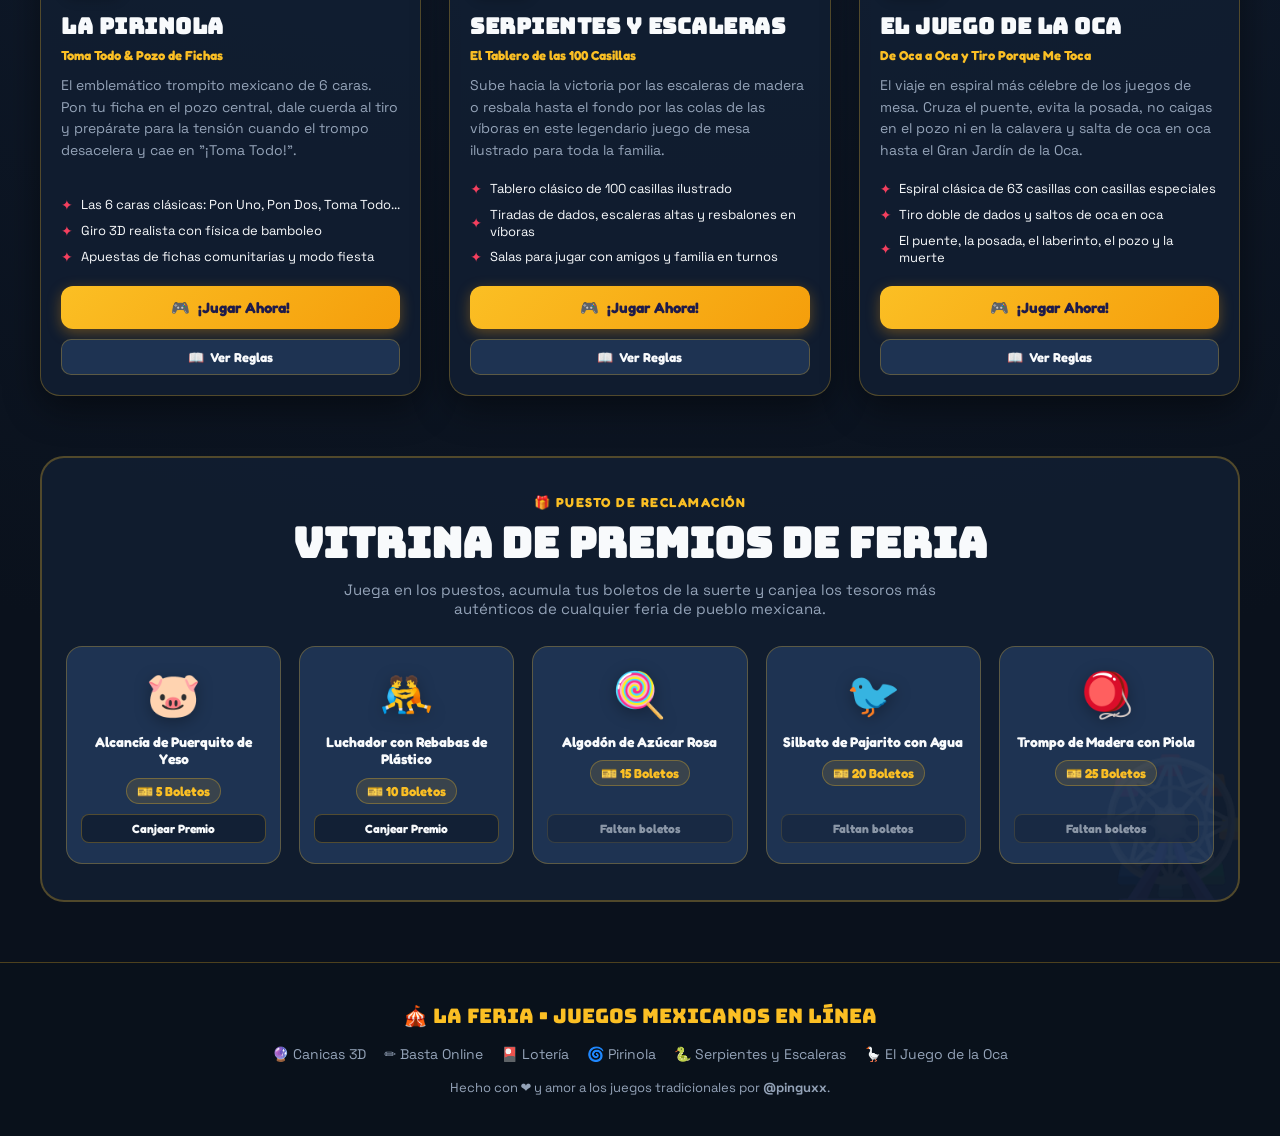
==== commit 7459fc70: "deploy: publish La Feria mobile-ready landing page" ====
--- a/index.html
+++ b/index.html
@@ -4,7 +4,7 @@
   <meta charset="UTF-8" />
   <meta name="viewport" content="width=device-width, initial-scale=1.0, maximum-scale=5.0" />
   <meta name="theme-color" content="#0a111c" />
-  <meta name="description" content="🎪 La Feria • Colección de juegos tradicionales mexicanos multijugador en línea en Rust y WebSockets: Canicas 3D, Basta Online, Lotería Mexicana, Pirinola, Serpientes y Escaleras y El Juego de la Oca." />
+  <meta name="description" content="🎪 La Feria • Colección de juegos tradicionales mexicanos multijugador en línea: Canicas 3D, Basta Online, Lotería Mexicana, Pirinola, Serpientes y Escaleras y El Juego de la Oca." />
   <title>🎪 La Feria • Juegos Tradicionales Mexicanos Online</title>
 
   <link rel="preconnect" href="https://fonts.googleapis.com" />
@@ -49,21 +49,24 @@
     <a href="#" class="nav-brand">
       <span class="nav-logo-icon">🎪</span>
       <span class="nav-brand-text">LA FERIA</span>
-      <span class="nav-tagline">Juegos Tradicionales Mexicanos</span>
+      <span class="nav-tagline" id="navTagline">Juegos Tradicionales Mexicanos</span>
     </a>
 
     <div class="nav-controls">
-      <div class="ticket-badge" id="navTickets" title="Tus boletos ganados en la feria">
-        🎫 <span id="ticketCount">10</span> Boletos
+      <div class="ticket-badge" id="navTickets" title="Tus boletos ganados en la feria / Your earned tickets">
+        🎫 <span id="ticketCount">10</span> <span id="ticketWord">Boletos</span>
       </div>
-      <button class="btn-control" id="btnAudioToggle" title="Activar/Desactivar efectos de sonido">
+      <button class="btn-control" id="btnAudioToggle" title="Activar/Desactivar efectos de sonido / Toggle sound effects">
         🔇 Sonido: OFF
       </button>
-      <button class="btn-control" id="btnMusicToggle" title="Tocar música de organillo de feria">
+      <button class="btn-control" id="btnMusicToggle" title="Tocar música de organillo de feria / Play carousel music">
         🎵 Organillo: OFF
       </button>
-      <button class="btn-control" id="btnThemeToggle" title="Cambiar tema visual">
+      <button class="btn-control" id="btnThemeToggle" title="Cambiar tema visual / Change visual theme">
         🏮 Noche de Feria
+      </button>
+      <button class="btn-control" id="btnLangToggle" title="Cambiar idioma / Switch language" style="border-color: var(--accent-gold); color: var(--accent-gold); font-weight: 800;">
+        🌐 ES
       </button>
     </div>
   </header>
@@ -73,19 +76,19 @@
 
     <!-- Hero Section -->
     <section class="hero">
-      <div class="hero-tag">🇲🇽 Gran Kermés Virtual • Colección Oficial</div>
-      <h1 class="hero-title">¡PÁSELE MARCHANTE A LA FERIA!</h1>
-      <p class="hero-subtitle">
-        Los juegos tradicionales más queridos de México y de siempre, reimaginados en línea con <strong>Rust</strong>, <strong>Axum</strong>, <strong>WebSockets</strong> de alta velocidad y física interactiva en tu navegador.
+      <div class="hero-tag" id="heroTag">🇲🇽 Gran Kermés Virtual • Colección Oficial</div>
+      <h1 class="hero-title" id="heroTitle">¡PÁSELE A LA FERIA!</h1>
+      <p class="hero-subtitle" id="heroSubtitle">
+        Los juegos tradicionales más queridos de México y de siempre, reunidos para jugar en línea con amigos y familia directo en tu navegador.
       </p>
 
       <!-- Interactive Mini-Booth Widget -->
       <div class="hero-mini-booth">
         <div class="mini-booth-header">
-          <div class="mini-booth-title">
+          <div class="mini-booth-title" id="miniBoothTitle">
             <span>🔮</span> Puesto de la Suerte: ¡Tira la Canica de Prueba!
           </div>
-          <div style="font-family: var(--font-accent); font-size: 12px; color: var(--accent-gold);">
+          <div id="miniBoothSub" style="font-family: var(--font-accent); font-size: 12px; color: var(--accent-gold);">
             Gana boletos para los premios
           </div>
         </div>
@@ -93,17 +96,17 @@
         <div class="mini-booth-content">
           <div class="mini-canvas-container">
             <canvas id="miniFeriaCanvas" width="260" height="130"></canvas>
-            <div style="font-size: 11px; color: var(--text-muted); margin-top: 6px;">
+            <div id="miniCanvasNote" style="font-size: 11px; color: var(--text-muted); margin-top: 6px;">
               Rebote físico en clavos de latón
             </div>
           </div>
 
           <div class="mini-booth-actions">
             <div class="mini-booth-phrase" id="miniBoothPhrase">
-              🎪 «¡Pásele marchante, pásele a probar suerte!»
+              🎪 «¡Pásele, pásele a probar suerte!»
             </div>
             <button class="btn-launch-mini" id="btnLaunchMini">
-              <span>🚀</span> ¡Soltar Canica! (Gratis)
+              <span>🚀</span> <span id="btnLaunchText">¡Soltar Canica! (Gratis)</span>
             </button>
           </div>
         </div>
@@ -113,23 +116,23 @@
     <!-- Filters & Search Section -->
     <section class="filter-section" aria-label="Filtros de juegos">
       <div class="filter-pills">
-        <button class="filter-btn active" data-filter="all">
+        <button class="filter-btn active" data-filter="all" id="filterBtnAll">
           <span>🎪</span> Todos los Puestos (6)
         </button>
-        <button class="filter-btn" data-filter="destreza">
-          <span>🎯</span> Destreza & Física (2)
+        <button class="filter-btn" data-filter="destreza" id="filterBtnDestreza">
+          <span>🎯</span> Destreza & Puntería (2)
         </button>
-        <button class="filter-btn" data-filter="palabras">
+        <button class="filter-btn" data-filter="palabras" id="filterBtnPalabras">
           <span>✏️</span> Palabras & Mente (1)
         </button>
-        <button class="filter-btn" data-filter="tablero">
-          <span>🎲</span> Tablero Clásico (3)
+        <button class="filter-btn" data-filter="tablero" id="filterBtnTablero">
+          <span>🎲</span> Tablero Familiar (3)
         </button>
       </div>
 
       <div class="search-box">
         <span class="search-icon">🔍</span>
-        <input type="text" id="searchInput" class="search-input" placeholder="Buscar juego, puesto o tecnología..." />
+        <input type="text" id="searchInput" class="search-input" placeholder="Buscar juego o puesto de feria..." />
       </div>
     </section>
 
@@ -141,59 +144,15 @@
     <!-- Prizes Showcase (Vitrina de Premios de la Feria) -->
     <section class="prizes-section" aria-label="Vitrina de premios">
       <div class="section-header">
-        <div class="section-tag">🎁 Puesto de Reclamación</div>
-        <h2 class="section-title">VITRINA DE PREMIOS DE FERIA</h2>
-        <p class="section-desc">
+        <div class="section-tag" id="prizesSectionTag">🎁 Puesto de Reclamación</div>
+        <h2 class="section-title" id="prizesSectionTitle">VITRINA DE PREMIOS DE FERIA</h2>
+        <p class="section-desc" id="prizesSectionDesc">
           Juega en los puestos, acumula tus boletos de la suerte y canjea los tesoros más auténticos de cualquier feria de pueblo mexicana.
         </p>
       </div>
 
       <div id="prizesGrid" class="prizes-grid">
         <!-- Injected by app.js -->
-      </div>
-    </section>
-
-    <!-- Architecture & Open Source Showcase -->
-    <section class="architecture-section" aria-label="Arquitectura de software">
-      <div class="arch-info">
-        <div class="hero-tag" style="margin-bottom: 8px;">⚙️ Ingeniería Rust & Web</div>
-        <h3>Hecho para Rendimiento y Conexión en Vivo</h3>
-        <p>
-          Cada uno de los juegos que componen <strong>La Feria</strong> está desarrollado con un backend nativo en <strong>Rust</strong> con <strong>Tokio</strong> y <strong>Axum</strong>, ofreciendo latencias ultrabajas mediante WebSockets, cero dependencias pesadas de audio (Web Audio API procedural sintetizada) y despliegues listos en Docker y Render.
-        </p>
-        <div class="arch-highlights">
-          <div class="arch-item">
-            <div class="arch-item-title">⚡ Rust Tokio + Axum</div>
-            <div class="arch-item-desc">Manejo asíncrono concurrente de salas multijugador con consumo mínimo de RAM.</div>
-          </div>
-          <div class="arch-item">
-            <div class="arch-item-title">🔌 WebSockets Nativos</div>
-            <div class="arch-item-desc">Canales bidireccionales en tiempo real para votaciones, turnos y lanzamientos.</div>
-          </div>
-          <div class="arch-item">
-            <div class="arch-item-title">🔊 Audio Procedural</div>
-            <div class="arch-item-desc">Efectos de sonido y melodías de organillo sintetizadas 100% en código de cliente.</div>
-          </div>
-          <div class="arch-item">
-            <div class="arch-item-title">🛡️ CI/CD Quality Gates</div>
-            <div class="arch-item-desc">Pipelines automatizados con Clippy, rustfmt, tests unitarios y escaneo Trivy.</div>
-          </div>
-        </div>
-      </div>
-
-      <div class="arch-code-preview">
-        <div style="color: #64748b; margin-bottom: 8px;">// Servidor WebSocket de La Feria (Axum + Tokio)</div>
-        <div><span class="code-keyword">use</span> axum::{routing::get, Router};</div>
-        <div><span class="code-keyword">use</span> tokio::sync::broadcast;</div>
-        <br />
-        <div><span class="code-keyword">async fn</span> <span class="code-fn">iniciar_feria</span>() {</div>
-        <div>&nbsp;&nbsp;<span class="code-keyword">let</span> (tx, _rx) = broadcast::channel(128);</div>
-        <div>&nbsp;&nbsp;<span class="code-keyword">let</span> app = Router::new()</div>
-        <div>&nbsp;&nbsp;&nbsp;&nbsp;.route(<span class="code-string">"/ws"</span>, get(feria_ws_handler))</div>
-        <div>&nbsp;&nbsp;&nbsp;&nbsp;.with_state(tx);</div>
-        <div>&nbsp;&nbsp;<span class="code-comment">// ¡Servidor listo a 60fps con latencia &lt; 5ms!</span></div>
-        <div>&nbsp;&nbsp;axum::serve(listener, app).<span class="code-keyword">await</span>.unwrap();</div>
-        <div>}</div>
       </div>
     </section>
 
@@ -212,17 +171,17 @@
   <!-- Footer -->
   <footer>
     <div class="footer-content">
-      <div class="footer-brand">🎪 LA FERIA • JUEGOS MEXICANOS EN LÍNEA</div>
+      <div class="footer-brand" id="footerBrand">🎪 LA FERIA • JUEGOS MEXICANOS EN LÍNEA</div>
       <div class="footer-links">
-        <a href="https://github.com/pinguxx/canicas" class="footer-link" target="_blank" rel="noopener noreferrer">🔮 Canicas 3D</a>
-        <a href="https://github.com/pinguxx/basta" class="footer-link" target="_blank" rel="noopener noreferrer">✏️ Basta Online</a>
-        <a href="https://github.com/pinguxx/loteria" class="footer-link" target="_blank" rel="noopener noreferrer">🎴 Lotería</a>
-        <a href="https://github.com/pinguxx/pirinola" class="footer-link" target="_blank" rel="noopener noreferrer">🌀 Pirinola</a>
-        <a href="https://github.com/pinguxx/shoots_ladders" class="footer-link" target="_blank" rel="noopener noreferrer">🐍 Serpientes y Escaleras</a>
-        <a href="https://github.com/pinguxx/oca" class="footer-link" target="_blank" rel="noopener noreferrer">🪿 El Juego de la Oca</a>
+        <a href="https://canicas.onrender.com" class="footer-link" target="_blank" rel="noopener noreferrer">🔮 Canicas 3D</a>
+        <a href="https://basta-azbj.onrender.com" class="footer-link" target="_blank" rel="noopener noreferrer">✏️ Basta Online</a>
+        <a href="https://loteria-zhet.onrender.com" class="footer-link" target="_blank" rel="noopener noreferrer">🎴 Lotería</a>
+        <a href="https://pirinola.onrender.com" class="footer-link" target="_blank" rel="noopener noreferrer">🌀 Pirinola</a>
+        <a href="https://shoots-ladders.onrender.com" class="footer-link" target="_blank" rel="noopener noreferrer">🐍 Serpientes y Escaleras</a>
+        <a href="https://oca-ox87.onrender.com" class="footer-link" target="_blank" rel="noopener noreferrer">🪿 El Juego de la Oca</a>
       </div>
-      <div class="footer-copy">
-        Hecho con ❤️, cultura popular y Rust de alto rendimiento por <strong>@pinguxx</strong>.
+      <div class="footer-copy" id="footerCopy">
+        Hecho con ❤️ y amor a los juegos tradicionales por <strong>@pinguxx</strong>.
       </div>
     </div>
   </footer>
--- a/styles.css
+++ b/styles.css
@@ -439,7 +439,10 @@
   box-shadow: inset 0 2px 8px rgba(0, 0, 0, 0.6);
   width: 100%;
   max-width: 260px;
-  height: 130px;
+  height: auto;
+  aspect-ratio: 2 / 1;
+  touch-action: manipulation;
+  cursor: pointer;
 }
 
 .mini-booth-actions {
@@ -455,12 +458,18 @@
   font-weight: 600;
   color: var(--text-main);
   background: var(--bg-elevated);
-  padding: 10px 14px;
-  border-radius: 10px;
+  padding: 12px 16px;
+  border-radius: 12px;
   border-left: 4px solid var(--accent-rose);
-  min-height: 44px;
-  display: flex;
-  align-items: center;
+  min-height: 48px;
+  display: block;
+  line-height: 1.5;
+  text-align: left;
+}
+
+.mini-booth-phrase strong {
+  color: var(--accent-gold);
+  font-weight: 800;
 }
 
 .btn-launch-mini {
@@ -576,7 +585,7 @@
 /* Booths / Games Grid */
 .booths-grid {
   display: grid;
-  grid-template-columns: repeat(auto-fit, minmax(320px, 1fr));
+  grid-template-columns: repeat(auto-fit, minmax(min(100%, 300px), 1fr));
   gap: 28px;
   margin-bottom: 60px;
 }
@@ -786,13 +795,14 @@
 
 /* Card Actions */
 .booth-actions {
-  display: grid;
-  grid-template-columns: 1fr 1fr;
+  display: flex;
+  flex-direction: column;
   gap: 10px;
+  margin-top: auto;
 }
 
 .btn-primary-play {
-  grid-column: span 2;
+  width: 100%;
   background: linear-gradient(135deg, #fbbf24, #f59e0b);
   color: #1e1b4b;
   font-family: var(--font-accent);
@@ -1154,3 +1164,306 @@
   font-size: 13px;
   color: var(--text-muted);
 }
+
+/* ========================================================================== */
+/* 📱 MOBILE & RESPONSIVE OPTIMIZATIONS (Smartphones & Tablets)                */
+/* ========================================================================== */
+
+@media (max-width: 768px) {
+  /* Navigation */
+  .top-nav {
+    padding: 10px 14px;
+    flex-wrap: wrap;
+    gap: 8px;
+  }
+
+  .nav-controls {
+    flex-wrap: wrap;
+    gap: 6px;
+  }
+
+  .btn-control {
+    padding: 6px 10px;
+    font-size: 12px;
+  }
+
+  .ticket-badge {
+    padding: 5px 12px;
+    font-size: 13px;
+  }
+
+  /* Filters & Search */
+  .filter-section {
+    gap: 12px;
+    margin-bottom: 24px;
+  }
+
+  .filter-pills {
+    overflow-x: auto;
+    flex-wrap: nowrap;
+    -webkit-overflow-scrolling: touch;
+    padding-bottom: 6px;
+    scrollbar-width: none;
+  }
+
+  .filter-pills::-webkit-scrollbar {
+    display: none;
+  }
+
+  .filter-btn {
+    flex-shrink: 0;
+    white-space: nowrap;
+    padding: 8px 14px;
+    font-size: 12px;
+  }
+
+  .search-box {
+    width: 100%;
+    min-width: 0;
+  }
+}
+
+@media (max-width: 640px) {
+  /* Layout Spacing */
+  .container {
+    padding: 0 14px;
+  }
+
+  /* Papel Picado Garland */
+  .papel-flag {
+    width: 42px;
+    height: 48px;
+    font-size: 16px;
+  }
+
+  /* Hero */
+  .hero {
+    padding: 24px 10px 20px;
+  }
+
+  .hero-tag {
+    font-size: 11px;
+    padding: 4px 12px;
+    margin-bottom: 12px;
+  }
+
+  .hero-title {
+    font-size: clamp(1.85rem, 8vw, 2.5rem);
+    margin-bottom: 12px;
+  }
+
+  .hero-subtitle {
+    font-size: 14px;
+    margin-bottom: 20px;
+    padding: 0 4px;
+  }
+
+  /* Mini Booth */
+  .hero-mini-booth {
+    padding: 16px 12px;
+    border-radius: 16px;
+    margin-bottom: 28px;
+  }
+
+  .mini-booth-header {
+    flex-direction: column;
+    align-items: flex-start;
+    gap: 4px;
+  }
+
+  .mini-booth-title {
+    font-size: 14px;
+  }
+
+  .mini-booth-phrase {
+    font-size: 13px;
+    padding: 10px 12px;
+  }
+
+  .btn-launch-mini {
+    padding: 12px 16px;
+    font-size: 14px;
+    width: 100%;
+    min-height: 44px;
+  }
+
+  /* Game Booth Cards */
+  .booths-grid {
+    grid-template-columns: 1fr;
+    gap: 20px;
+    margin-bottom: 40px;
+  }
+
+  .booth-card {
+    border-radius: 16px;
+  }
+
+  .booth-header {
+    padding: 18px 14px 12px;
+  }
+
+  .booth-icon-box {
+    width: 54px;
+    height: 54px;
+    font-size: 28px;
+    border-radius: 14px;
+  }
+
+  .booth-body {
+    padding: 0 14px 16px;
+  }
+
+  .booth-title {
+    font-size: 20px;
+  }
+
+  .booth-features li {
+    font-size: 12px;
+  }
+
+  .btn-primary-play {
+    padding: 12px 14px;
+    font-size: 14px;
+    min-height: 44px;
+  }
+
+  .btn-secondary {
+    padding: 10px 12px;
+    font-size: 13px;
+    min-height: 40px;
+  }
+
+  /* Prizes Showcase */
+  .prizes-section {
+    padding: 24px 14px;
+    border-radius: 18px;
+    margin-bottom: 40px;
+  }
+
+  .section-title {
+    font-size: 20px;
+  }
+
+  .section-desc {
+    font-size: 13px;
+  }
+
+  .prizes-grid {
+    grid-template-columns: repeat(2, 1fr);
+    gap: 10px;
+  }
+
+  .prize-card {
+    padding: 14px 10px;
+  }
+
+  .prize-icon {
+    font-size: 34px;
+  }
+
+  .prize-name {
+    font-size: 13px;
+  }
+
+  .prize-cost {
+    font-size: 11px;
+    padding: 3px 8px;
+  }
+
+  .btn-redeem {
+    font-size: 11px;
+    padding: 7px 8px;
+    min-height: 36px;
+  }
+
+  /* Modal */
+  .modal-overlay {
+    padding: 12px;
+    align-items: flex-end;
+  }
+
+  .modal-container {
+    max-height: 85vh;
+    border-radius: 20px 20px 10px 10px;
+  }
+
+  .modal-content {
+    padding: 20px 16px 28px;
+  }
+
+  .modal-close-btn {
+    top: 14px;
+    right: 14px;
+    width: 36px;
+    height: 36px;
+  }
+
+  /* Footer */
+  footer {
+    padding: 28px 14px;
+  }
+
+  .footer-brand {
+    font-size: 17px;
+  }
+
+  .footer-links {
+    gap: 12px;
+  }
+
+  .footer-link {
+    font-size: 13px;
+  }
+}
+
+@media (max-width: 440px) {
+  /* Extra Small Devices (iPhone SE, narrow Android viewports) */
+  .top-nav {
+    padding: 8px 10px;
+    gap: 8px;
+  }
+
+  .nav-brand-text {
+    font-size: 18px;
+  }
+
+  .nav-logo-icon {
+    font-size: 22px;
+  }
+
+  .nav-controls {
+    width: 100%;
+    display: flex;
+    flex-wrap: wrap;
+    justify-content: space-between;
+    gap: 5px;
+  }
+
+  .ticket-badge {
+    padding: 4px 8px;
+    font-size: 11px;
+  }
+
+  .btn-control {
+    padding: 5px 7px;
+    font-size: 10.5px;
+    gap: 3px;
+  }
+
+  .papel-flag {
+    width: 32px;
+    height: 38px;
+    font-size: 13px;
+  }
+
+  .papel-flag:nth-child(n+8) {
+    display: none;
+  }
+}
+
+@media (max-width: 340px) {
+  .prizes-grid {
+    grid-template-columns: 1fr;
+  }
+}
+
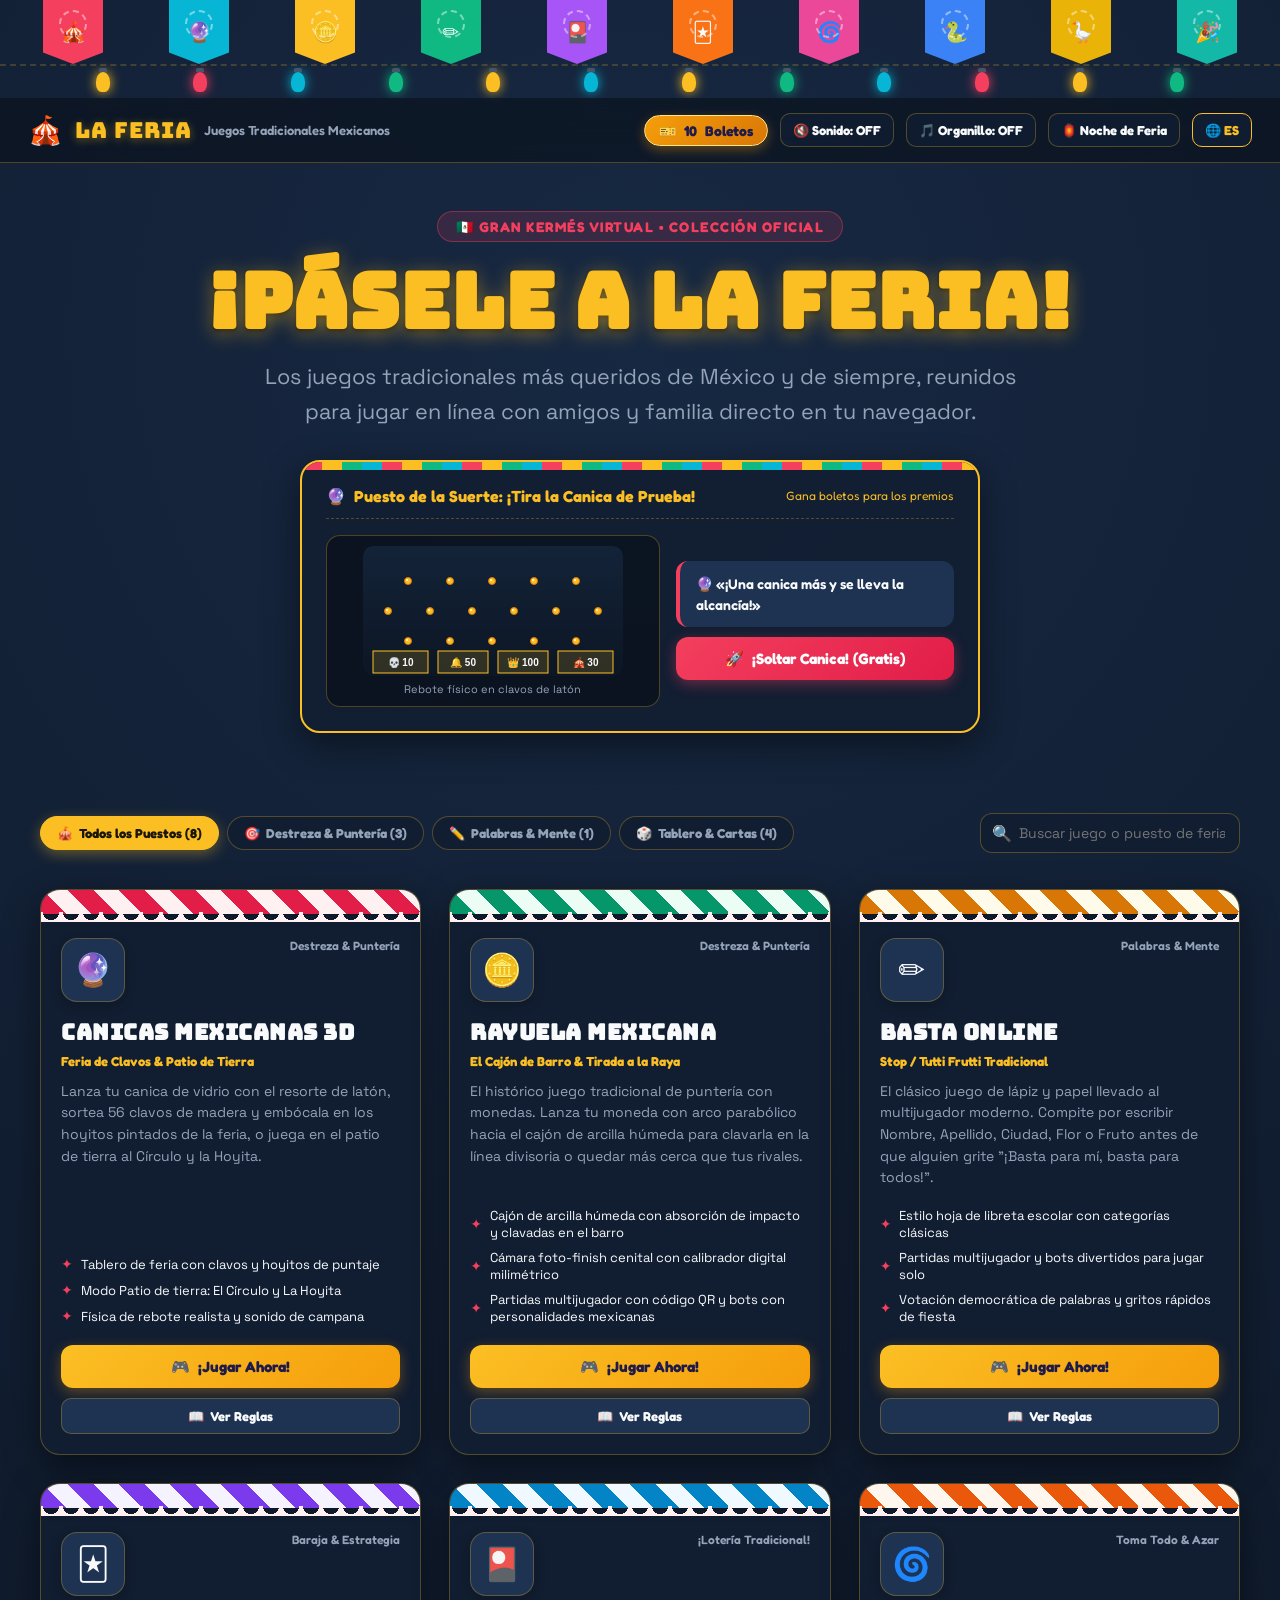
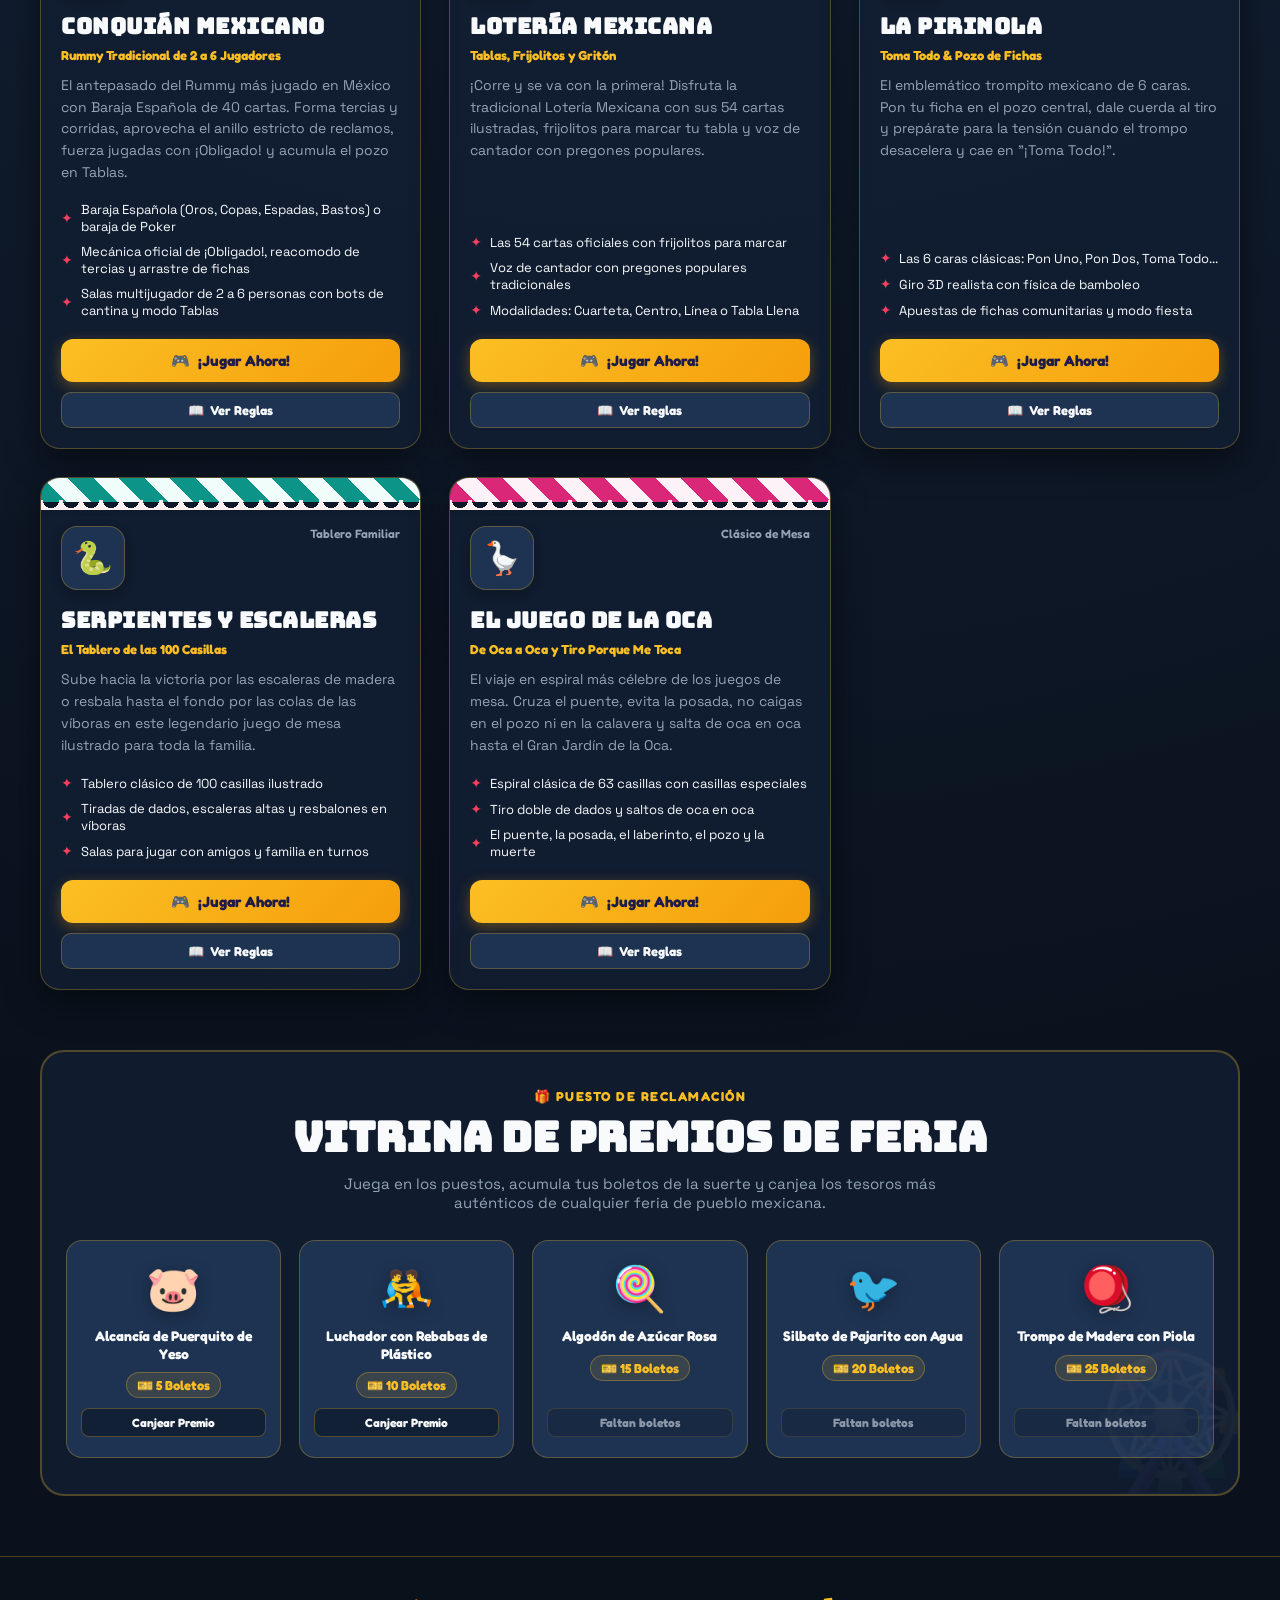
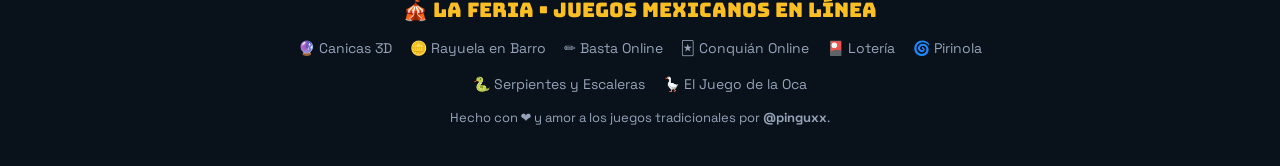
==== commit b41b37dc: "deploy: update gh-pages with Rayuela and Conquián" ====
--- a/index.html
+++ b/index.html
@@ -18,13 +18,13 @@
   <div class="papel-garland" aria-hidden="true">
     <div class="papel-flag">🎪</div>
     <div class="papel-flag">🔮</div>
+    <div class="papel-flag">🪙</div>
     <div class="papel-flag">✏️</div>
     <div class="papel-flag">🎴</div>
+    <div class="papel-flag">🃏</div>
     <div class="papel-flag">🌀</div>
     <div class="papel-flag">🐍</div>
     <div class="papel-flag">🪿</div>
-    <div class="papel-flag">🔔</div>
-    <div class="papel-flag">👑</div>
     <div class="papel-flag">🎉</div>
   </div>
 
@@ -117,16 +117,16 @@
     <section class="filter-section" aria-label="Filtros de juegos">
       <div class="filter-pills">
         <button class="filter-btn active" data-filter="all" id="filterBtnAll">
-          <span>🎪</span> Todos los Puestos (6)
+          <span>🎪</span> Todos los Puestos (8)
         </button>
         <button class="filter-btn" data-filter="destreza" id="filterBtnDestreza">
-          <span>🎯</span> Destreza & Puntería (2)
+          <span>🎯</span> Destreza & Puntería (3)
         </button>
         <button class="filter-btn" data-filter="palabras" id="filterBtnPalabras">
           <span>✏️</span> Palabras & Mente (1)
         </button>
         <button class="filter-btn" data-filter="tablero" id="filterBtnTablero">
-          <span>🎲</span> Tablero Familiar (3)
+          <span>🎲</span> Tablero & Cartas (4)
         </button>
       </div>
 
@@ -136,7 +136,7 @@
       </div>
     </section>
 
-    <!-- Booths Grid (The 6 Games) -->
+    <!-- Booths Grid (The 8 Games) -->
     <section id="boothsGrid" class="booths-grid" aria-label="Catálogo de juegos de la feria">
       <!-- Injected by app.js -->
     </section>
@@ -174,7 +174,9 @@
       <div class="footer-brand" id="footerBrand">🎪 LA FERIA • JUEGOS MEXICANOS EN LÍNEA</div>
       <div class="footer-links">
         <a href="https://canicas.onrender.com" class="footer-link" target="_blank" rel="noopener noreferrer">🔮 Canicas 3D</a>
+        <a href="https://rayuela-tgrr.onrender.com" class="footer-link" target="_blank" rel="noopener noreferrer">🪙 Rayuela en Barro</a>
         <a href="https://basta-azbj.onrender.com" class="footer-link" target="_blank" rel="noopener noreferrer">✏️ Basta Online</a>
+        <a href="https://conquian-31gh.onrender.com" class="footer-link" target="_blank" rel="noopener noreferrer">🃏 Conquián Online</a>
         <a href="https://loteria-zhet.onrender.com" class="footer-link" target="_blank" rel="noopener noreferrer">🎴 Lotería</a>
         <a href="https://pirinola.onrender.com" class="footer-link" target="_blank" rel="noopener noreferrer">🌀 Pirinola</a>
         <a href="https://shoots-ladders.onrender.com" class="footer-link" target="_blank" rel="noopener noreferrer">🐍 Serpientes y Escaleras</a>
--- a/styles.css
+++ b/styles.css
@@ -644,6 +644,12 @@
 .booth-card:nth-child(6) .booth-roof {
   background: repeating-linear-gradient(45deg, #ea580c, #ea580c 18px, #fff7ed 18px, #fff7ed 36px);
 }
+.booth-card:nth-child(7) .booth-roof {
+  background: repeating-linear-gradient(45deg, #0d9488, #0d9488 18px, #f0fdfa 18px, #f0fdfa 36px);
+}
+.booth-card:nth-child(8) .booth-roof {
+  background: repeating-linear-gradient(45deg, #db2777, #db2777 18px, #fdf2f8 18px, #fdf2f8 36px);
+}
 
 /* Card Visual Header */
 .booth-header {
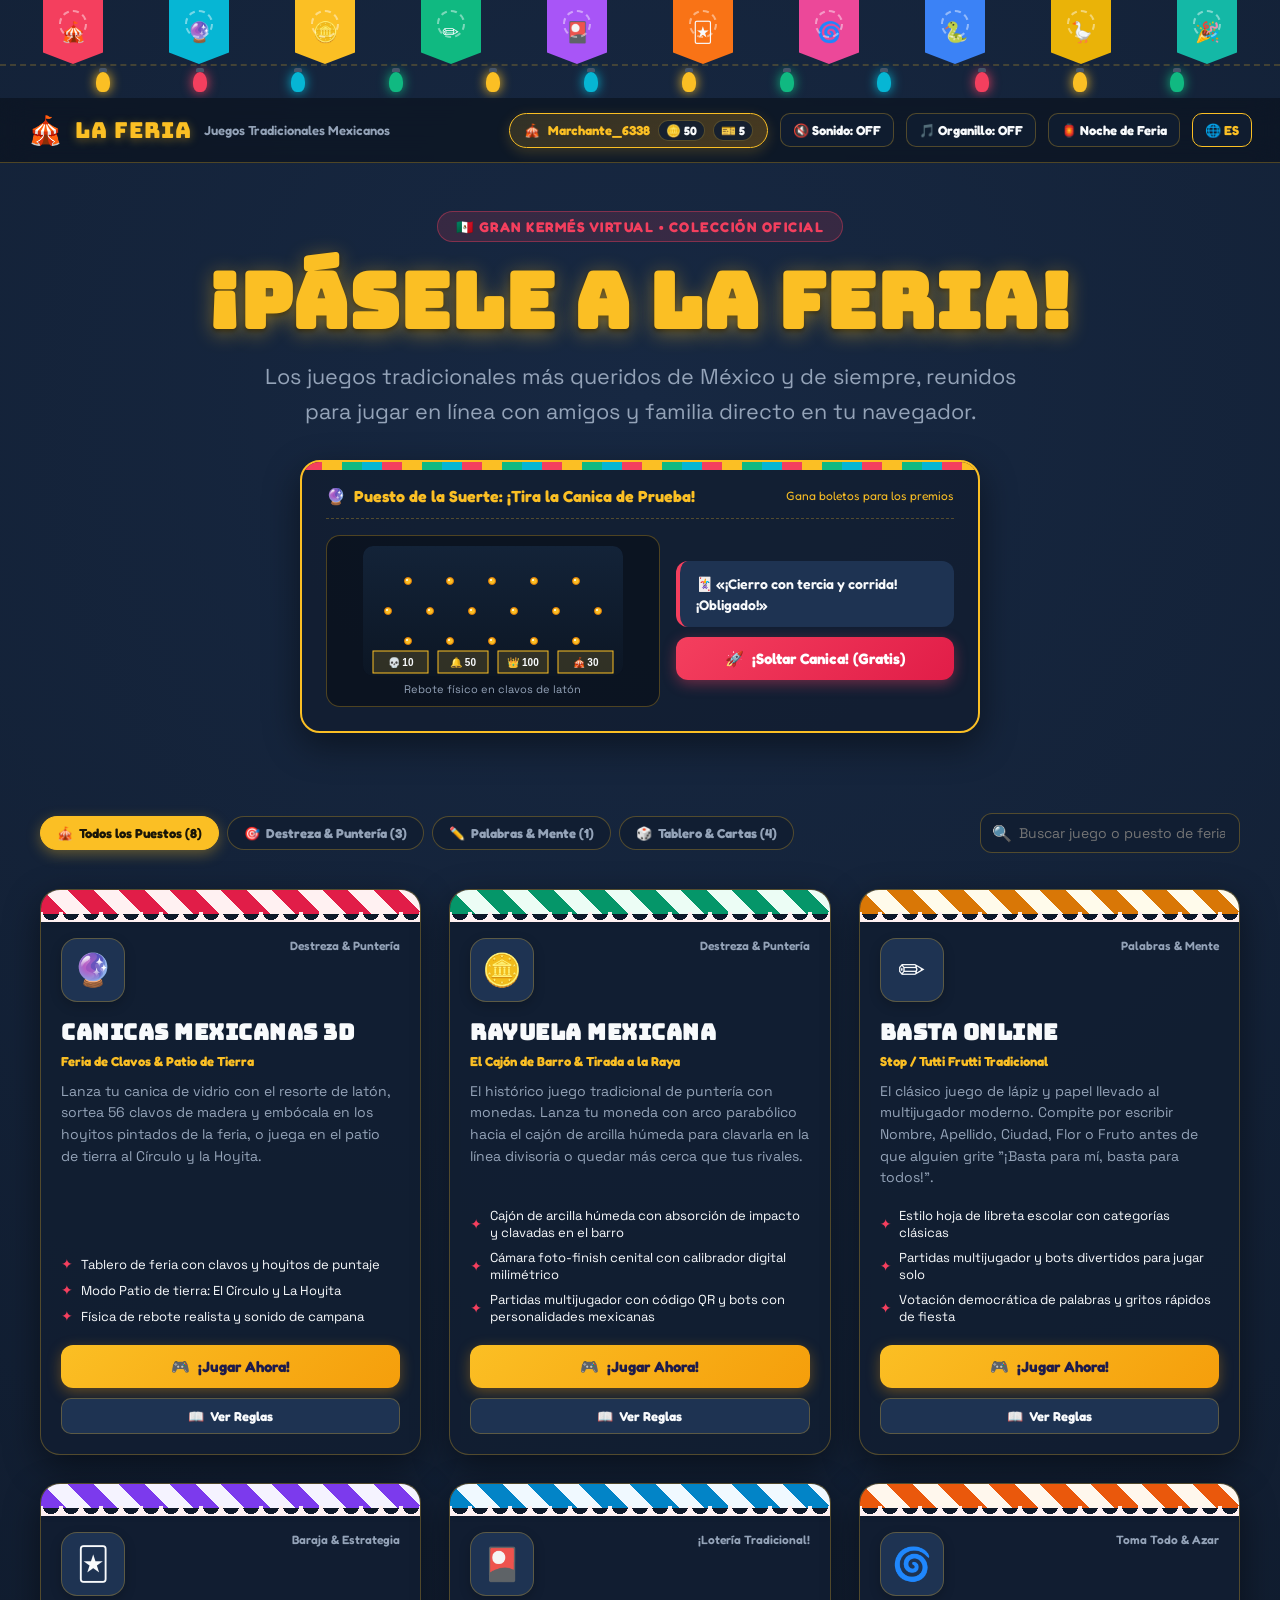
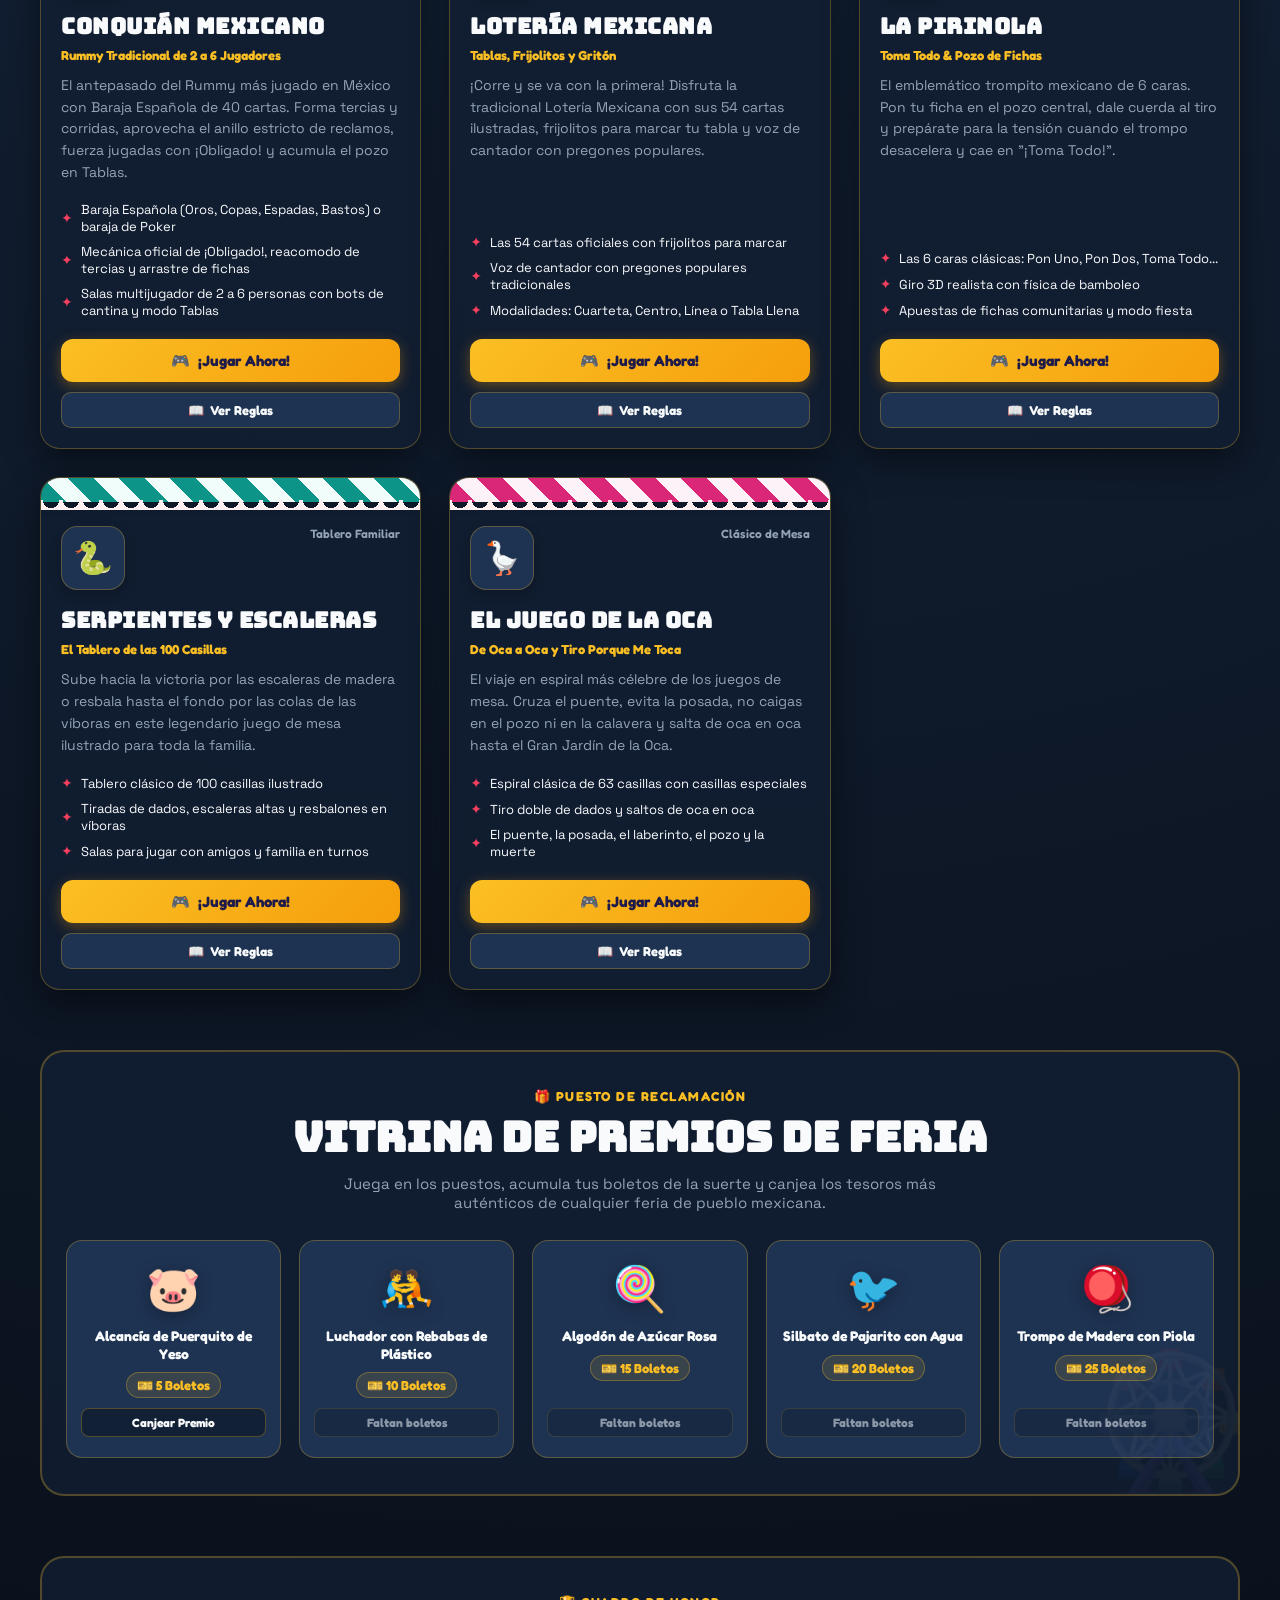
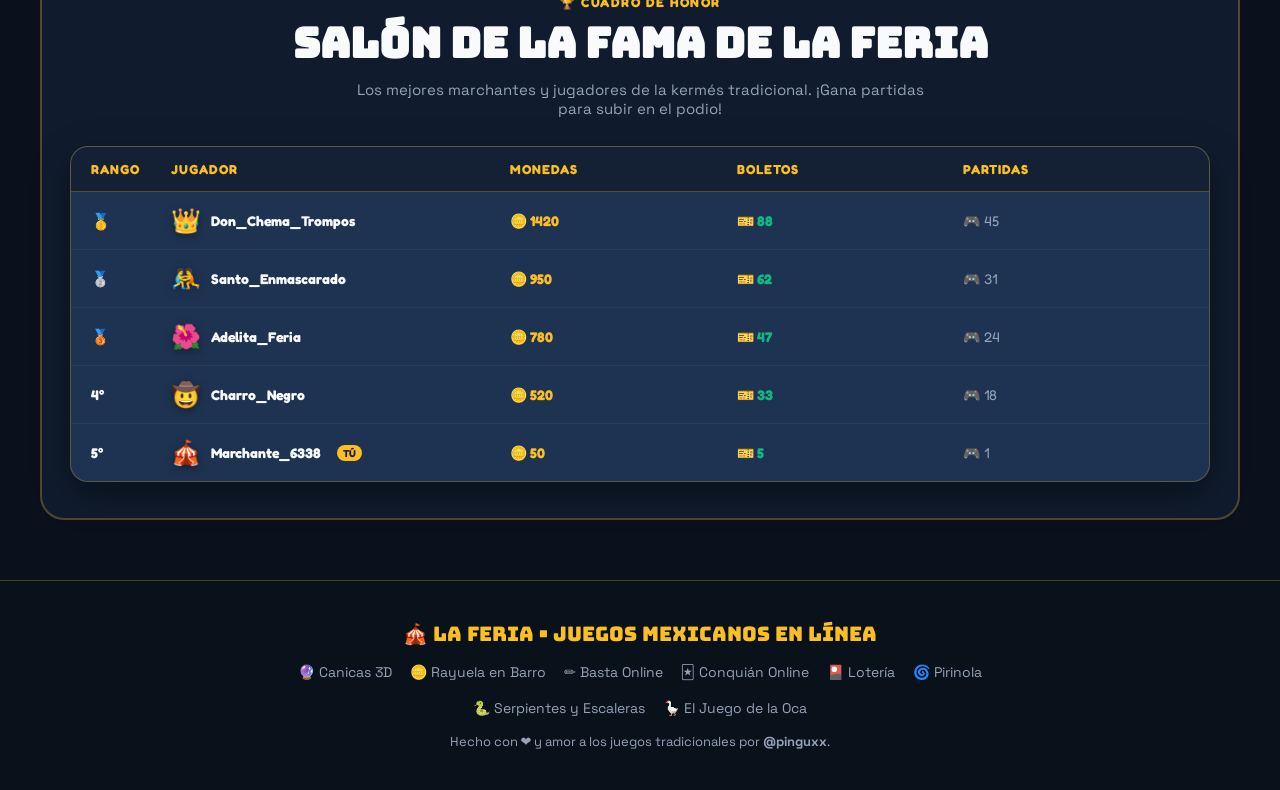
==== commit 7846fab9: "deploy: update live fairground with passport and leaderboard" ====
--- a/index.html
+++ b/index.html
@@ -53,9 +53,12 @@
     </a>
 
     <div class="nav-controls">
-      <div class="ticket-badge" id="navTickets" title="Tus boletos ganados en la feria / Your earned tickets">
-        🎫 <span id="ticketCount">10</span> <span id="ticketWord">Boletos</span>
-      </div>
+      <button class="passport-badge" id="btnPassportToggle" title="Tu Pasaporte de la Feria • Monedas y Boletos / Your Fair Passport">
+        <span id="passportAvatar">🤼</span>
+        <span id="passportNick" class="passport-nick">Invitado</span>
+        <span class="passport-pill-stat">🪙 <strong id="passportCoins">50</strong></span>
+        <span class="passport-pill-stat">🎫 <strong id="passportTickets">5</strong></span>
+      </button>
       <button class="btn-control" id="btnAudioToggle" title="Activar/Desactivar efectos de sonido / Toggle sound effects">
         🔇 Sonido: OFF
       </button>
@@ -156,6 +159,30 @@
       </div>
     </section>
 
+    <!-- Salón de la Fama (Hall of Fame & High Scores) -->
+    <section class="leaderboard-section" id="leaderboardSection" aria-label="Salón de la Fama">
+      <div class="section-header">
+        <div class="section-tag" id="lbSectionTag">🏆 Cuadro de Honor</div>
+        <h2 class="section-title" id="lbSectionTitle">SALÓN DE LA FAMA DE LA FERIA</h2>
+        <p class="section-desc" id="lbSectionDesc">
+          Los mejores marchantes y jugadores de la kermés tradicional. ¡Gana partidas para subir en el podio!
+        </p>
+      </div>
+
+      <div class="leaderboard-card">
+        <div class="leaderboard-header-row">
+          <span>Rango</span>
+          <span>Jugador</span>
+          <span>Monedas</span>
+          <span>Boletos</span>
+          <span>Partidas</span>
+        </div>
+        <div class="leaderboard-body" id="leaderboardList">
+          <!-- Populated by app.js -->
+        </div>
+      </div>
+    </section>
+
   </main>
 
   <!-- Modal for Rules and Details -->
@@ -164,6 +191,16 @@
       <button class="modal-close-btn" id="modalCloseBtn" aria-label="Cerrar ventana">✕</button>
       <div class="modal-content" id="modalContent">
         <!-- Injected dynamically -->
+      </div>
+    </div>
+  </div>
+
+  <!-- Modal for Passport Profile & Cloud PIN -->
+  <div class="modal-overlay" id="passportModalOverlay" role="dialog" aria-modal="true">
+    <div class="modal-container passport-modal-card">
+      <button class="modal-close-btn" id="passportModalCloseBtn" aria-label="Cerrar ventana">✕</button>
+      <div class="modal-content" id="passportModalContent">
+        <!-- Injected dynamically by app.js -->
       </div>
     </div>
   </div>
--- a/styles.css
+++ b/styles.css
@@ -263,7 +263,46 @@
   gap: 12px;
 }
 
-/* Tickets Counter Badge */
+/* Pasaporte de la Feria Nav Badge */
+.passport-badge {
+  display: inline-flex;
+  align-items: center;
+  gap: 8px;
+  background: linear-gradient(135deg, rgba(251, 191, 36, 0.15), rgba(245, 158, 11, 0.25));
+  border: 1px solid var(--accent-gold);
+  color: var(--text-main);
+  font-family: var(--font-accent);
+  font-weight: 700;
+  font-size: 13px;
+  padding: 6px 14px;
+  border-radius: 9999px;
+  box-shadow: 0 4px 14px rgba(251, 191, 36, 0.2);
+  cursor: pointer;
+  user-select: none;
+  transition: all 0.2s;
+}
+
+.passport-badge:hover {
+  transform: translateY(-2px);
+  background: linear-gradient(135deg, rgba(251, 191, 36, 0.25), rgba(245, 158, 11, 0.35));
+  box-shadow: 0 6px 18px rgba(251, 191, 36, 0.35);
+  border-color: #fde68a;
+}
+
+.passport-nick {
+  font-weight: 800;
+  color: var(--accent-gold);
+}
+
+.passport-pill-stat {
+  background: var(--bg-card);
+  padding: 2px 7px;
+  border-radius: 10px;
+  border: 1px solid var(--border-card);
+  font-size: 12px;
+}
+
+/* Legacy Tickets Counter Badge */
 .ticket-badge {
   display: inline-flex;
   align-items: center;
@@ -1061,6 +1100,134 @@
 .code-string { color: #10b981; }
 .code-comment { color: #64748b; font-style: italic; }
 
+/* Salón de la Fama (Leaderboard) */
+.leaderboard-section {
+  background: var(--bg-card);
+  border: 2px solid var(--border-card);
+  border-radius: 24px;
+  padding: 36px 28px;
+  margin-bottom: 60px;
+}
+
+.leaderboard-card {
+  background: var(--bg-elevated);
+  border: 1px solid var(--border-card);
+  border-radius: 18px;
+  overflow: hidden;
+  box-shadow: var(--shadow-card);
+}
+
+.leaderboard-header-row {
+  display: grid;
+  grid-template-columns: 80px 1.5fr 1fr 1fr 1fr;
+  padding: 14px 20px;
+  background: rgba(0, 0, 0, 0.35);
+  border-bottom: 1px solid var(--border-card);
+  font-family: var(--font-accent);
+  font-weight: 800;
+  font-size: 13px;
+  color: var(--accent-gold);
+  text-transform: uppercase;
+  letter-spacing: 1px;
+}
+
+.leaderboard-row {
+  display: grid;
+  grid-template-columns: 80px 1.5fr 1fr 1fr 1fr;
+  align-items: center;
+  padding: 14px 20px;
+  border-bottom: 1px solid rgba(255, 255, 255, 0.05);
+  font-family: var(--font-accent);
+  font-size: 14px;
+  transition: background 0.15s;
+}
+
+.leaderboard-row:hover {
+  background: rgba(251, 191, 36, 0.08);
+}
+
+.leaderboard-row:last-child {
+  border-bottom: none;
+}
+
+.podium-rank {
+  font-weight: 800;
+  display: inline-flex;
+  align-items: center;
+  gap: 4px;
+}
+
+.rank-1 { color: #fbbf24; font-size: 16px; font-weight: 900; }
+.rank-2 { color: #94a3b8; font-size: 15px; font-weight: 800; }
+.rank-3 { color: #d97706; font-size: 15px; font-weight: 800; }
+
+.player-info-cell {
+  display: flex;
+  align-items: center;
+  gap: 10px;
+  font-weight: 800;
+}
+
+.player-avatar {
+  font-size: 24px;
+  filter: drop-shadow(0 2px 4px rgba(0,0,0,0.4));
+}
+
+.passport-modal-card {
+  max-width: 520px;
+}
+
+.avatar-grid {
+  display: flex;
+  flex-wrap: wrap;
+  gap: 8px;
+  margin: 12px 0 20px;
+}
+
+.avatar-choice-btn {
+  background: var(--bg-elevated);
+  border: 2px solid var(--border-card);
+  border-radius: 12px;
+  font-size: 24px;
+  width: 48px;
+  height: 48px;
+  display: flex;
+  align-items: center;
+  justify-content: center;
+  cursor: pointer;
+  transition: all 0.2s;
+}
+
+.avatar-choice-btn:hover {
+  transform: scale(1.1);
+  border-color: var(--accent-gold);
+}
+
+.avatar-choice-btn.selected {
+  border-color: var(--accent-gold);
+  background: rgba(251, 191, 36, 0.25);
+  box-shadow: 0 0 12px rgba(251, 191, 36, 0.4);
+}
+
+.passport-form-input {
+  width: 100%;
+  background: var(--bg-elevated);
+  border: 1px solid var(--border-card);
+  border-radius: 12px;
+  padding: 12px 14px;
+  color: var(--text-main);
+  font-family: var(--font-accent);
+  font-size: 15px;
+  font-weight: 600;
+  outline: none;
+  margin-bottom: 16px;
+  transition: border-color 0.2s;
+}
+
+.passport-form-input:focus {
+  border-color: var(--accent-gold);
+}
+
 /* Modal */
 .modal-overlay {
   position: fixed;
@@ -1382,6 +1549,43 @@
     min-height: 36px;
   }
 
+  /* Leaderboard Mobile */
+  .leaderboard-section {
+    padding: 24px 14px;
+    border-radius: 18px;
+    margin-bottom: 40px;
+  }
+
+  .leaderboard-header-row {
+    grid-template-columns: 45px 1.4fr 1fr 1fr;
+    padding: 10px 12px;
+    font-size: 11px;
+  }
+
+  .leaderboard-row {
+    grid-template-columns: 45px 1.4fr 1fr 1fr;
+    padding: 10px 12px;
+    font-size: 12px;
+  }
+
+  .leaderboard-header-row span:last-child,
+  .leaderboard-row span:last-child {
+    display: none;
+  }
+
+  .passport-badge {
+    padding: 5px 10px;
+    font-size: 11px;
+    gap: 5px;
+  }
+
+  .passport-nick {
+    max-width: 80px;
+    overflow: hidden;
+    text-overflow: ellipsis;
+    white-space: nowrap;
+  }
+
   /* Modal */
   .modal-overlay {
     padding: 12px;
